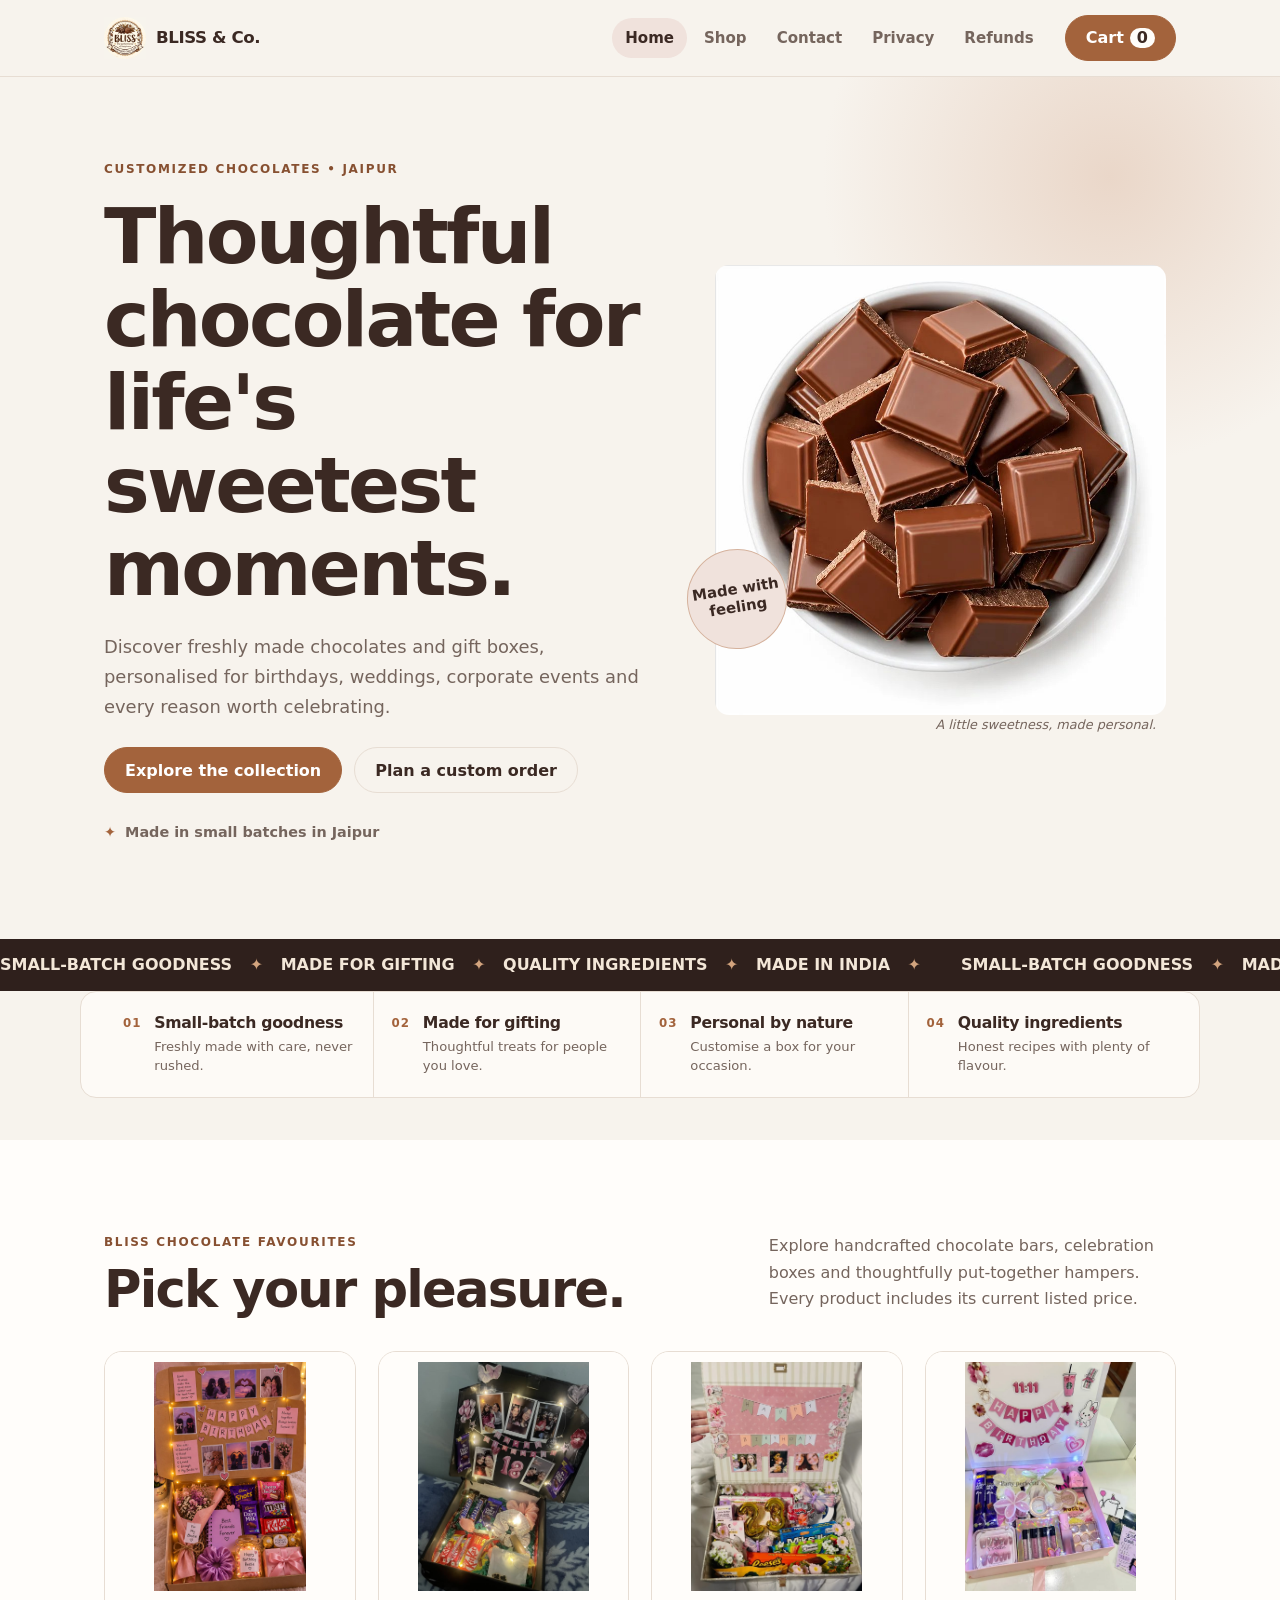
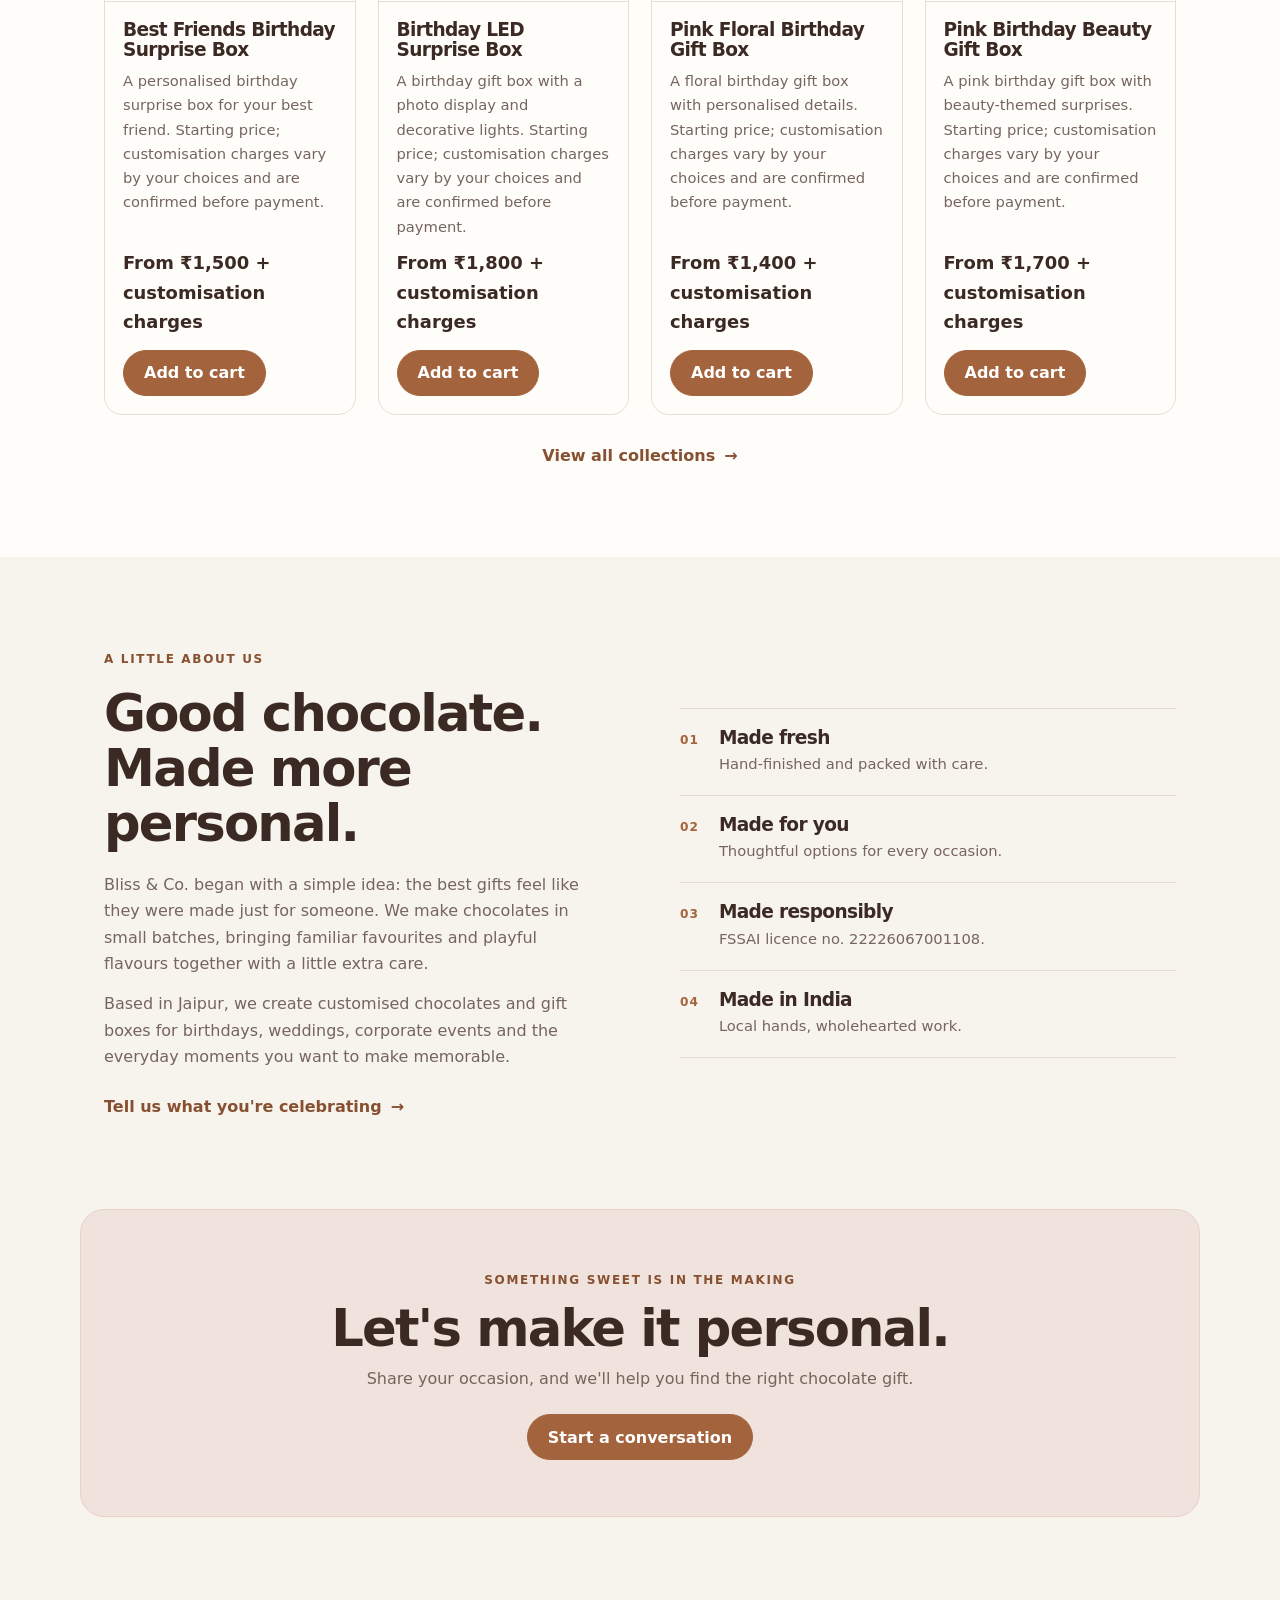
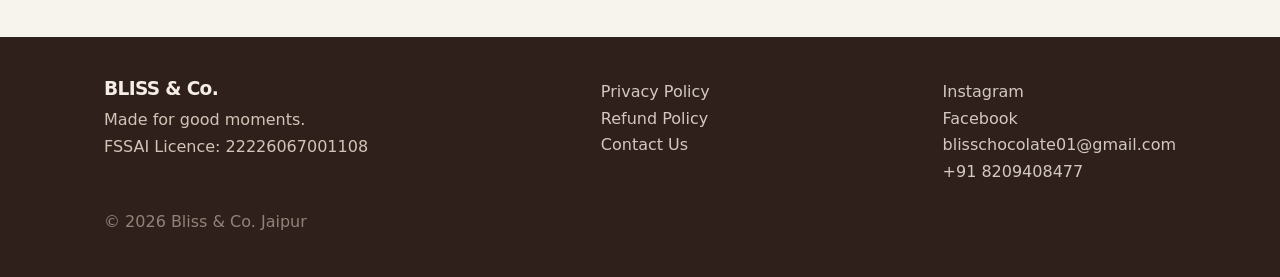
==== index.html @ 88bc0f5d "Add files via upload" ====
<!doctype html>
<html lang="en">
<head>
  <meta charset="utf-8">
  <meta name="viewport" content="width=device-width, initial-scale=1">
  <title>Chocolate Shop in Jaipur | Custom Chocolates &amp; Gift Boxes | Bliss</title>
  <meta name="description" content="Shop chocolates in Jaipur from Bliss &amp; Co. Explore handcrafted chocolate bars, personalised birthday gift boxes and custom chocolate gifts. Enquire on WhatsApp.">
  <link rel="canonical" href="https://www.blisschocolate.in/">
  <link rel="icon" href="favicon.ico" sizes="any">
  <link rel="icon" type="image/png" sizes="32x32" href="favicon.png">
  <link rel="apple-touch-icon" href="apple-touch-icon.png">
  <meta name="theme-color" content="#f7f3ed">
  <meta property="og:type" content="website">
  <meta property="og:locale" content="en_IN">
  <meta property="og:site_name" content="Bliss Chocolate Jaipur">
  <meta property="og:title" content="Chocolate Shop in Jaipur | Bliss &amp; Co.">
  <meta property="og:description" content="Explore handcrafted chocolates, personalised gift boxes and custom chocolate gifts from Bliss &amp; Co. in Jaipur.">
  <meta property="og:url" content="https://www.blisschocolate.in/">
  <meta property="og:image" content="https://www.blisschocolate.in/first-optimized.jpg">
  <meta property="og:image:alt" content="Chocolate gifts from Bliss &amp; Co. Jaipur">
  <meta name="twitter:card" content="summary_large_image">
  <link rel="stylesheet" href="styles.css">
  <script type="application/ld+json">
  {
    "@context": "https://schema.org",
    "@type": "Organization",
    "@id": "https://www.blisschocolate.in/#business",
    "name": "Bliss & Co.",
    "alternateName": "Bliss Chocolate Jaipur",
    "url": "https://www.blisschocolate.in/",
    "logo": "https://www.blisschocolate.in/bliss_logo-optimized.jpg",
    "image": "https://www.blisschocolate.in/first-optimized.jpg",
    "description": "Jaipur chocolate shop offering handcrafted chocolates, personalised chocolate gifts and custom gift boxes.",
    "telephone": "+918209408477",
    "email": "blisschocolate01@gmail.com",
    "address": {
      "@type": "PostalAddress",
      "addressLocality": "Jaipur",
      "addressRegion": "Rajasthan",
      "addressCountry": "IN"
    },
    "contactPoint": {
      "@type": "ContactPoint",
      "telephone": "+918209408477",
      "contactType": "customer service",
      "areaServed": "IN",
      "availableLanguage": ["English", "Hindi"]
    },
    "sameAs": [
      "https://www.instagram.com/blisschocolate01",
      "https://www.facebook.com/profile.php?id=61594523811024"
    ],
    "knowsAbout": [
      "Chocolate in Jaipur",
      "Customised chocolates",
      "Personalised chocolate gifts",
      "Chocolate gift boxes"
    ]
  }
  </script>
</head>
<body>
  <main>
    <section class="hero">
      <div class="wrap hero-layout">
        <div class="hero-copy">
          <span class="eyebrow">CUSTOMIZED CHOCOLATES &bull; JAIPUR</span>
          <h1>Thoughtful chocolate for life's sweetest moments.</h1>
          <p>Discover freshly made chocolates and gift boxes, personalised for birthdays, weddings, corporate events and every reason worth celebrating.</p>
          <div class="hero-actions">
            <a class="btn" href="shop.html">Explore the collection</a>
            <a class="btn secondary" href="contact.html">Plan a custom order</a>
          </div>
          <div class="hero-note"><span class="note-mark">✦</span> Made in small batches in Jaipur</div>
        </div>
        <div class="hero-visual">
          <img src="first-optimized.jpg" alt="A selection of Bliss Chocolate's customised chocolate gifts" width="900" height="900" fetchpriority="high" decoding="async">
          <span class="sticker">Made with<br>feeling</span>
          <span class="image-caption">A little sweetness, made personal.</span>
        </div>
      </div>
    </section>

    <div class="marq" role="region" aria-label="Small-batch goodness, made for gifting, quality ingredients, made in India">
      <div class="marq-track" aria-hidden="true">
        <div class="marq-group"><span>SMALL-BATCH GOODNESS <b>✦</b> MADE FOR GIFTING <b>✦</b> QUALITY INGREDIENTS <b>✦</b> MADE IN INDIA <b>✦</b></span></div>
        <div class="marq-group"><span>SMALL-BATCH GOODNESS <b>✦</b> MADE FOR GIFTING <b>✦</b> QUALITY INGREDIENTS <b>✦</b> MADE IN INDIA <b>✦</b></span></div>
      </div>
    </div>

    <section class="promise-section" aria-label="What makes Bliss special">
      <div class="wrap promise-grid">
        <article class="promise"><span class="promise-number">01</span><div><h2>Small-batch goodness</h2><p>Freshly made with care, never rushed.</p></div></article>
        <article class="promise"><span class="promise-number">02</span><div><h2>Made for gifting</h2><p>Thoughtful treats for people you love.</p></div></article>
        <article class="promise"><span class="promise-number">03</span><div><h2>Personal by nature</h2><p>Customise a box for your occasion.</p></div></article>
        <article class="promise"><span class="promise-number">04</span><div><h2>Quality ingredients</h2><p>Honest recipes with plenty of flavour.</p></div></article>
      </div>
    </section>

    <section class="collection-section">
      <div class="wrap">
        <div class="section-heading">
          <div><span class="eyebrow">BLISS CHOCOLATE FAVOURITES</span><h2>Pick your pleasure.</h2></div>
          <p>Explore handcrafted chocolate bars, celebration boxes and thoughtfully put-together hampers. Every product includes its current listed price.</p>
        </div>
        <div class="grid" id="grid" data-limit="4"></div>
        <div class="section-cta"><a class="text-link" href="shop.html">View all collections <span aria-hidden="true">→</span></a></div>
      </div>
    </section>

    <section class="about-section">
      <div class="wrap about-layout">
        <div class="about-copy">
          <span class="eyebrow">A LITTLE ABOUT US</span>
          <h2>Good chocolate.<br>Made more personal.</h2>
          <p>Bliss &amp; Co. began with a simple idea: the best gifts feel like they were made just for someone. We make chocolates in small batches, bringing familiar favourites and playful flavours together with a little extra care.</p>
          <p>Based in Jaipur, we create customised chocolates and gift boxes for birthdays, weddings, corporate events and the everyday moments you want to make memorable.</p>
          <a class="text-link" href="contact.html">Tell us what you're celebrating <span aria-hidden="true">→</span></a>
        </div>
        <div class="about-details">
          <article><span>01</span><div><h3>Made fresh</h3><p>Hand-finished and packed with care.</p></div></article>
          <article><span>02</span><div><h3>Made for you</h3><p>Thoughtful options for every occasion.</p></div></article>
          <article><span>03</span><div><h3>Made responsibly</h3><p>FSSAI licence no. 22226067001108.</p></div></article>
          <article><span>04</span><div><h3>Made in India</h3><p>Local hands, wholehearted work.</p></div></article>
        </div>
      </div>
    </section>

    <section class="closing-section">
      <div class="wrap closing-card">
        <span class="eyebrow">SOMETHING SWEET IS IN THE MAKING</span>
        <h2>Let's make it personal.</h2>
        <p>Share your occasion, and we'll help you find the right chocolate gift.</p>
        <a class="btn" href="contact.html">Start a conversation</a>
      </div>
    </section>
  </main>
  <script src="app.js"></script>
</body>
</html>
---- styles.css ----
:root {
  color-scheme: light;
  --cocoa: #3b2923;
  --cocoa-deep: #2f201c;
  --caramel: #a3633c;
  --caramel-dark: #875031;
  --rose: #bd8075;
  --rose-pale: #f0e2dc;
  --cream: #f7f3ed;
  --surface: #fffdfa;
  --line: #e7ddd3;
  --muted: #75655d;
  --white: #fff;
  --r: 18px;
}

* { box-sizing: border-box; margin: 0; }
html { scroll-behavior: smooth; }
body {
  background: var(--cream);
  color: var(--cocoa);
  font: 16px/1.65 system-ui, "Segoe UI", sans-serif;
  -webkit-font-smoothing: antialiased;
}
img { display: block; max-width: 100%; }
a { color: inherit; }
h1, h2, h3 { line-height: 1.08; letter-spacing: -.035em; font-weight: 800; }
h1 { font-size: clamp(2.8rem, 6vw, 5.3rem); }
h2 { font-size: clamp(2rem, 4vw, 3.2rem); }
h3 { font-size: 1.16rem; }
p { color: var(--muted); }
.wrap { width: min(1120px, 100%); margin: 0 auto; padding: 0 24px; }
section { padding: 88px 0; }

header {
  position: sticky;
  top: 0;
  z-index: 20;
  background: rgb(247 243 237 / 94%);
  border-bottom: 1px solid var(--line);
  backdrop-filter: blur(14px);
}
header .wrap { display: flex; align-items: center; gap: 18px; min-height: 76px; }
.logo { display: flex; align-items: center; gap: 10px; margin-right: auto; font-size: 1.04rem; font-weight: 800; text-decoration: none; letter-spacing: -.025em; }
.logo img { width: auto; height: 42px; }
nav { display: flex; align-items: center; gap: 4px; }
nav a { padding: 8px 13px; border-radius: 999px; color: var(--muted); font-size: .94rem; font-weight: 600; text-decoration: none; transition: background .18s, color .18s; }
nav a:hover, nav a.on { background: var(--rose-pale); color: var(--cocoa); }
.btn {
  display: inline-flex;
  min-height: 46px;
  align-items: center;
  justify-content: center;
  padding: 10px 20px;
  border: 1px solid var(--caramel);
  border-radius: 999px;
  background: var(--caramel);
  color: var(--white);
  font-size: 1rem;
  font-weight: 700;
  line-height: 1.2;
  font-family: inherit;
  text-decoration: none;
  cursor: pointer;
  transition: background .18s, border-color .18s, transform .18s;
}
.btn:hover { transform: translateY(-2px); background: var(--caramel-dark); border-color: var(--caramel-dark); }
.btn.secondary { background: transparent; color: var(--cocoa); border-color: var(--line); }
.btn.secondary:hover { background: var(--surface); border-color: var(--cocoa); }
#cartBtn { position: relative; }
#cartBtn b { margin-left: 6px; padding: 0 7px; border-radius: 99px; background: var(--surface); color: var(--cocoa); }
.menu { display: none; }

.hero { position: relative; overflow: hidden; padding: 78px 0 94px; }
.hero::before { position: absolute; top: -190px; right: -120px; width: 580px; height: 580px; border-radius: 50%; background: radial-gradient(circle, #ead7c9 0, rgb(234 215 201 / 0%) 70%); content: ""; pointer-events: none; }
.hero-layout { position: relative; display: grid; grid-template-columns: 1.08fr .92fr; gap: 70px; align-items: center; }
.eyebrow { display: inline-block; margin-bottom: 16px; color: var(--caramel-dark); font-size: .75rem; font-weight: 800; letter-spacing: .14em; }
.hero h1 { max-width: 650px; }
.hero-copy > p { max-width: 49ch; margin: 22px 0 26px; font-size: 1.12rem; }
.hero-actions { display: flex; flex-wrap: wrap; gap: 12px; }
.hero-note { display: flex; align-items: center; gap: 9px; margin-top: 28px; color: var(--muted); font-size: .9rem; font-weight: 600; }
.note-mark { color: var(--caramel); }
.hero-visual { position: relative; padding: 0 10px 20px 0; }
.hero-visual img { position: relative; width: 100%; height: auto; aspect-ratio: 1; object-fit: contain; object-position: center; border: 0; border-radius: 14px; }
.sticker { position: absolute; left: -28px; bottom: 86px; display: grid; width: 100px; height: 100px; place-content: center; border: 1px solid #d5b29d; border-radius: 50%; background: var(--rose-pale); color: var(--cocoa); font-size: .93rem; font-weight: 800; line-height: 1.2; text-align: center; transform: rotate(-9deg); }
.image-caption { position: absolute; right: 20px; bottom: 0; color: var(--muted); font-size: .8rem; font-style: italic; }

.promise-section { padding: 0 0 42px; }
.promise-grid { display: grid; grid-template-columns: repeat(4, 1fr); overflow: hidden; border: 1px solid var(--line); border-radius: 16px; background: rgb(255 253 250 / 75%); }
.promise { display: flex; gap: 13px; align-items: flex-start; padding: 22px 18px; }
.promise + .promise { border-left: 1px solid var(--line); }
.promise-number { color: var(--caramel); font-size: .74rem; font-weight: 800; letter-spacing: .08em; }
.promise h2 { margin: 1px 0 5px; font-size: .98rem; letter-spacing: -.02em; }
.promise p { font-size: .82rem; line-height: 1.45; }

.collection-section { background: var(--surface); }
.section-heading { display: flex; justify-content: space-between; align-items: end; gap: 32px; }
.section-heading .eyebrow { margin-bottom: 9px; }
.section-heading > p { max-width: 40ch; margin-bottom: 5px; }
.grid { display: grid; grid-template-columns: repeat(auto-fill, minmax(235px, 1fr)); gap: 22px; margin-top: 34px; }
.card { display: flex; flex-direction: column; overflow: hidden; border: 1px solid var(--line); border-radius: var(--r); background: var(--surface); transition: transform .2s, box-shadow .2s; }
.card:hover { transform: translateY(-4px); box-shadow: 0 14px 32px rgb(59 41 35 / 9%); }
.card img { width: 100%; aspect-ratio: 1; padding: 10px; background: var(--surface); object-fit: contain; border-bottom: 1px solid var(--line); }
.card > div { display: flex; flex: 1; flex-direction: column; gap: 9px; padding: 18px; }
.card p { flex: 1; font-size: .92rem; }
.price { color: var(--cocoa); font-size: 1.12rem; font-weight: 800; }
.card .btn { align-self: flex-start; margin-top: 4px; }
.section-cta { margin-top: 28px; text-align: center; }
.text-link { display: inline-flex; gap: 9px; align-items: center; color: var(--caramel-dark); font-weight: 700; text-decoration: none; }
.text-link:hover { color: var(--cocoa); }

.about-layout { display: grid; grid-template-columns: 1fr 1fr; gap: 80px; align-items: center; }
.about-copy h2 { margin-bottom: 20px; }
.about-copy p { margin-bottom: 14px; }
.about-copy .text-link { margin-top: 10px; }
.about-details { display: grid; }
.about-details article { display: flex; gap: 20px; padding: 19px 0; border-bottom: 1px solid var(--line); }
.about-details article:first-child { border-top: 1px solid var(--line); }
.about-details article > span { padding-top: 2px; color: var(--caramel); font-size: .76rem; font-weight: 800; letter-spacing: .08em; }
.about-details h3 { margin-bottom: 4px; }
.about-details p { font-size: .92rem; }
.closing-section { padding-top: 0; }
.closing-card { padding: 56px 24px; border: 1px solid #e6d3c5; border-radius: 24px; background: var(--rose-pale); text-align: center; }
.closing-card .eyebrow { margin-bottom: 10px; }
.closing-card h2 { margin-bottom: 10px; }
.closing-card p { margin-bottom: 22px; }

.two { display: grid; grid-template-columns: 1fr 1fr; gap: 36px; align-items: start; }
.contact-layout { display: grid; max-width: 808px; gap: 22px; }
.contact-intro p { margin-top: 14px; }
.contact-info { padding: 18px 20px; border: 1px solid var(--line); border-radius: var(--r); background: var(--surface); }
.perks { display: grid; grid-template-columns: repeat(auto-fit, minmax(190px, 1fr)); gap: 14px; }
.perks div, .box { padding: 20px; border: 1px solid var(--line); border-radius: var(--r); background: var(--surface); }
.perks div { border-top: 3px solid var(--rose); }
.box { max-width: 760px; }
.box h3 { margin: 22px 0 6px; }
.box h3:first-child { margin-top: 0; }
form { display: grid; gap: 12px; }
input, textarea { width: 100%; padding: 12px 14px; border: 1px solid var(--line); border-radius: 12px; background: var(--surface); color: var(--cocoa); font: inherit; }
input:focus, textarea:focus, .btn:focus-visible, a:focus-visible { outline: 3px solid rgb(189 128 117 / 55%); outline-offset: 3px; }

.marq { overflow: hidden; padding: 13px 0; background: var(--cocoa-deep); color: #f3e7d8; font-size: 1rem; font-weight: 700; white-space: nowrap; }
.marq-track, .marq-group { display: flex; width: max-content; }
.marq-track { animation: m 32s linear infinite; }
.marq-group { flex: 0 0 auto; align-items: center; }
.marq-group span { padding-right: 28px; }
.marq-group b { padding: 0 12px; color: #d3a47e; }
@keyframes m { to { transform: translateX(-50%); } }
footer { margin-top: 32px; padding: 42px 0; background: var(--cocoa-deep); color: #f5eee7; }
footer .wrap { display: flex; flex-wrap: wrap; justify-content: space-between; gap: 24px; }
footer p { color: #d3c4b8; }
footer a { display: block; color: #eadfd6; text-decoration: none; opacity: .88; }
footer a:hover { color: #fff; opacity: 1; }
footer h3 { margin-bottom: 8px; }
#drawer { position: fixed; top: 0; right: 0; z-index: 50; display: flex; width: min(400px, 100%); height: 100%; flex-direction: column; gap: 12px; overflow-y: auto; padding: 20px; border-left: 1px solid var(--line); background: var(--surface); transform: translateX(100%); transition: transform .3s; }
#drawer.open { transform: none; }
#items { display: grid; min-height: 56px; flex: 0 0 auto; overflow: visible; align-content: start; gap: 10px; }
.order-totals { display: grid; gap: 7px; padding: 12px 0; border-top: 1px solid var(--line); }
.order-totals > div { display: flex; justify-content: space-between; gap: 12px; color: var(--muted); font-size: .92rem; }
.order-totals .discount-row { color: #3d704d; }
.order-totals .total-row { margin-top: 3px; padding-top: 9px; border-top: 1px solid var(--line); color: var(--cocoa); font-size: 1.08rem; }
.coupon-box { display: grid; gap: 8px; padding: 12px; border: 1px solid var(--line); border-radius: 13px; background: var(--cream); }
.coupon-box > label { font-size: .87rem; font-weight: 700; }
.coupon-controls { display: flex; gap: 8px; }
.coupon-controls input { min-width: 0; }
.coupon-controls .btn { flex: 0 0 auto; min-height: 42px; padding: 8px 14px; }
.coupon-box p { font-size: .78rem; line-height: 1.4; }
.coupon-box .customization-note { color: var(--caramel-dark); font-weight: 600; }
.coupon-box .coupon-error { color: #a13e32; }
.coupon-box .coupon-success { color: #3d704d; font-weight: 700; }
.checkout-fields { display: grid; gap: 7px; }
.checkout-fields label { margin-top: 3px; font-size: .88rem; font-weight: 700; }
.row { display: flex; align-items: center; gap: 10px; padding: 9px; border: 1px solid var(--line); border-radius: 13px; background: var(--cream); }
.row img { flex: 0 0 72px; width: 72px; height: 72px; border-radius: 9px; object-fit: contain; background: #fff; }
.row span { flex: 1; font-size: .9rem; font-weight: 600; }
.delivery-note { font-size: .78rem; line-height: 1.4; }
.q { width: 29px; height: 29px; border: 1px solid var(--line); border-radius: 50%; background: var(--surface); color: var(--cocoa); cursor: pointer; font-weight: 800; }
.q:hover { background: var(--rose-pale); }
.toast { position: fixed; bottom: 20px; left: 50%; z-index: 60; padding: 11px 20px; border-radius: 999px; background: var(--cocoa-deep); color: var(--white); font-weight: 700; transform: translateX(-50%); }
.payback { position: fixed; inset: 0; z-index: 70; display: none; align-items: center; justify-content: center; overflow-y: auto; padding: 20px; background: rgb(47 32 28 / 68%); }
.payback.open { display: flex; }
.paybox { position: relative; display: grid; width: min(420px, 100%); max-height: calc(100dvh - 40px); gap: 12px; overflow-y: auto; padding: 28px 24px; border: 1px solid var(--line); border-radius: 22px; background: var(--surface); box-shadow: 0 24px 70px rgb(24 15 12 / 25%); text-align: center; }
.paybox h2 { font-size: clamp(1.6rem, 6vw, 2rem); }
.paybox .eyebrow { margin-bottom: 0; }
.paybox .pay-close { position: absolute; top: 12px; right: 12px; }
.paybox .btn { width: 100%; }
#qr { display: flex; min-height: 204px; align-items: center; justify-content: center; margin: 4px auto; padding: 12px; border: 1px solid var(--line); border-radius: 14px; background: #fff; }
#qr img, #qr canvas { max-width: 100%; height: auto; }
.payback.phone-payment #qr { display: none; }
.paybox .copy-upi { width: auto; justify-self: center; }
#pay.phone-payment .paybox .copy-upi { width: 100%; }
.qr-status { max-width: 250px; font-size: .88rem; }
.qr-error { color: #a13e32; }
.small, .payment-status, .payment-note { font-size: .84rem; line-height: 1.5; }
.payment-status { color: var(--caramel-dark); }
.payment-note { padding: 10px 12px; border-radius: 10px; background: var(--cream); }

@media (max-width: 900px) {
  .hero-layout { gap: 42px; }
  .promise-grid { grid-template-columns: repeat(2, 1fr); }
  .promise:nth-child(3) { border-left: 0; }
  .promise:nth-child(n+3) { border-top: 1px solid var(--line); }
  .about-layout { gap: 44px; }
}
@media (max-width: 760px) {
  section { padding: 64px 0; }
  .wrap { padding-right: 20px; padding-left: 20px; }
  header .wrap { min-height: 68px; gap: 10px; }
  nav { position: absolute; top: 68px; right: 0; left: 0; display: none; flex-direction: column; align-items: stretch; padding: 12px 20px 18px; border-bottom: 1px solid var(--line); background: var(--cream); }
  nav.show { display: flex; }
  nav a { padding: 11px 12px; }
  .menu { display: inline-flex; min-width: 44px; padding: 8px 12px; }
  #cartBtn { padding: 8px 13px; }
  .hero { padding: 58px 0 68px; }
  .hero-layout, .about-layout, .two { grid-template-columns: 1fr; }
  .hero-layout { gap: 32px; }
  .hero-visual { width: min(380px, 100%); margin: 0 auto; padding: 0 4px 24px 0; }
  .hero-visual img { aspect-ratio: 1; border-radius: 12px; }
  .sticker { left: -10px; bottom: 62px; width: 72px; height: 72px; font-size: .74rem; }
  .section-heading { display: block; }
  .section-heading > p { margin-top: 14px; }
  .about-layout { gap: 34px; }
}
@media (max-width: 480px) {
  h1 { font-size: clamp(2.55rem, 13vw, 3.6rem); }
  .hero-visual { width: min(300px, 100%); }
  .image-caption { right: 6px; font-size: .72rem; }
  .hero-actions { align-items: stretch; flex-direction: column; }
  .hero-actions .btn { width: 100%; }
  .promise { gap: 9px; padding: 17px 12px; }
  .promise h2 { font-size: .9rem; }
  .promise p { font-size: .76rem; }
  .grid { grid-template-columns: 1fr; }
  .closing-card { padding: 42px 20px; }
}
@media (prefers-reduced-motion: reduce) {
  *, *::before, *::after { scroll-behavior: auto !important; animation-duration: .01ms !important; animation-iteration-count: 1 !important; transition-duration: .01ms !important; }
}
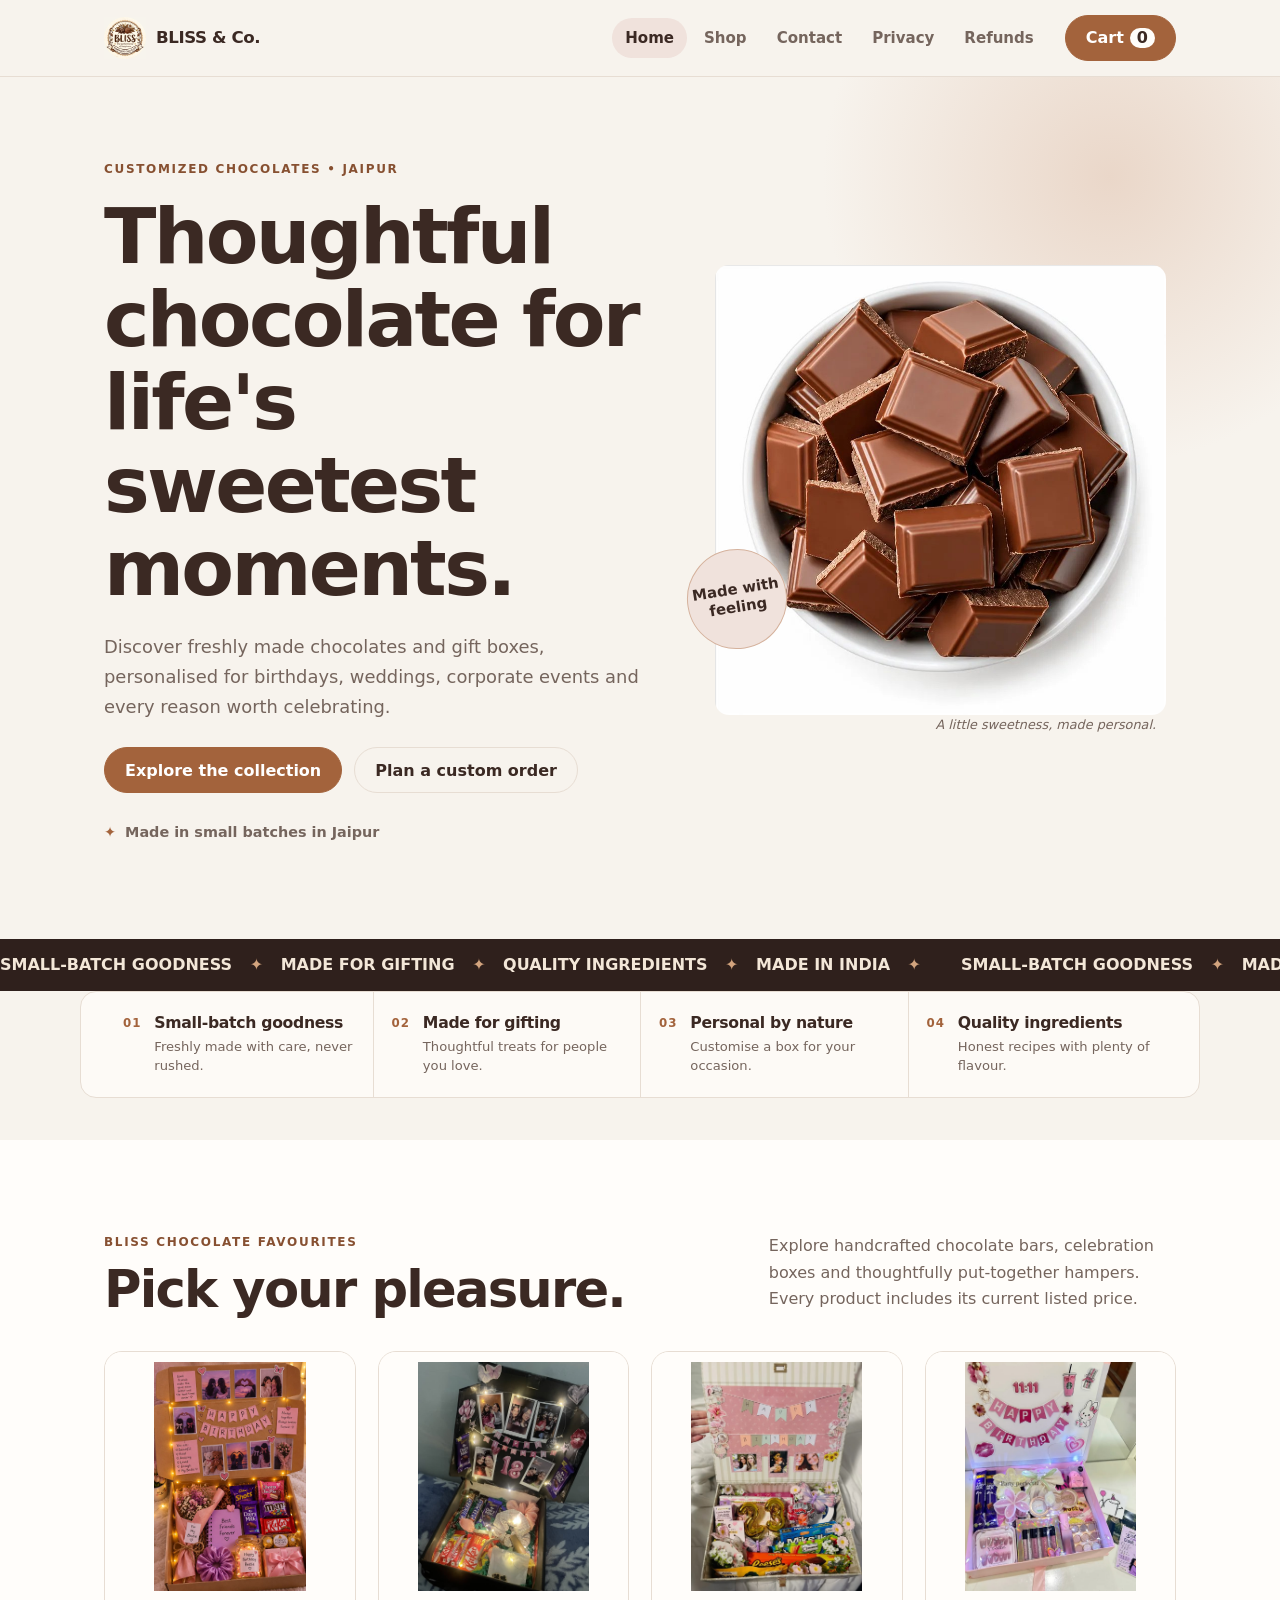
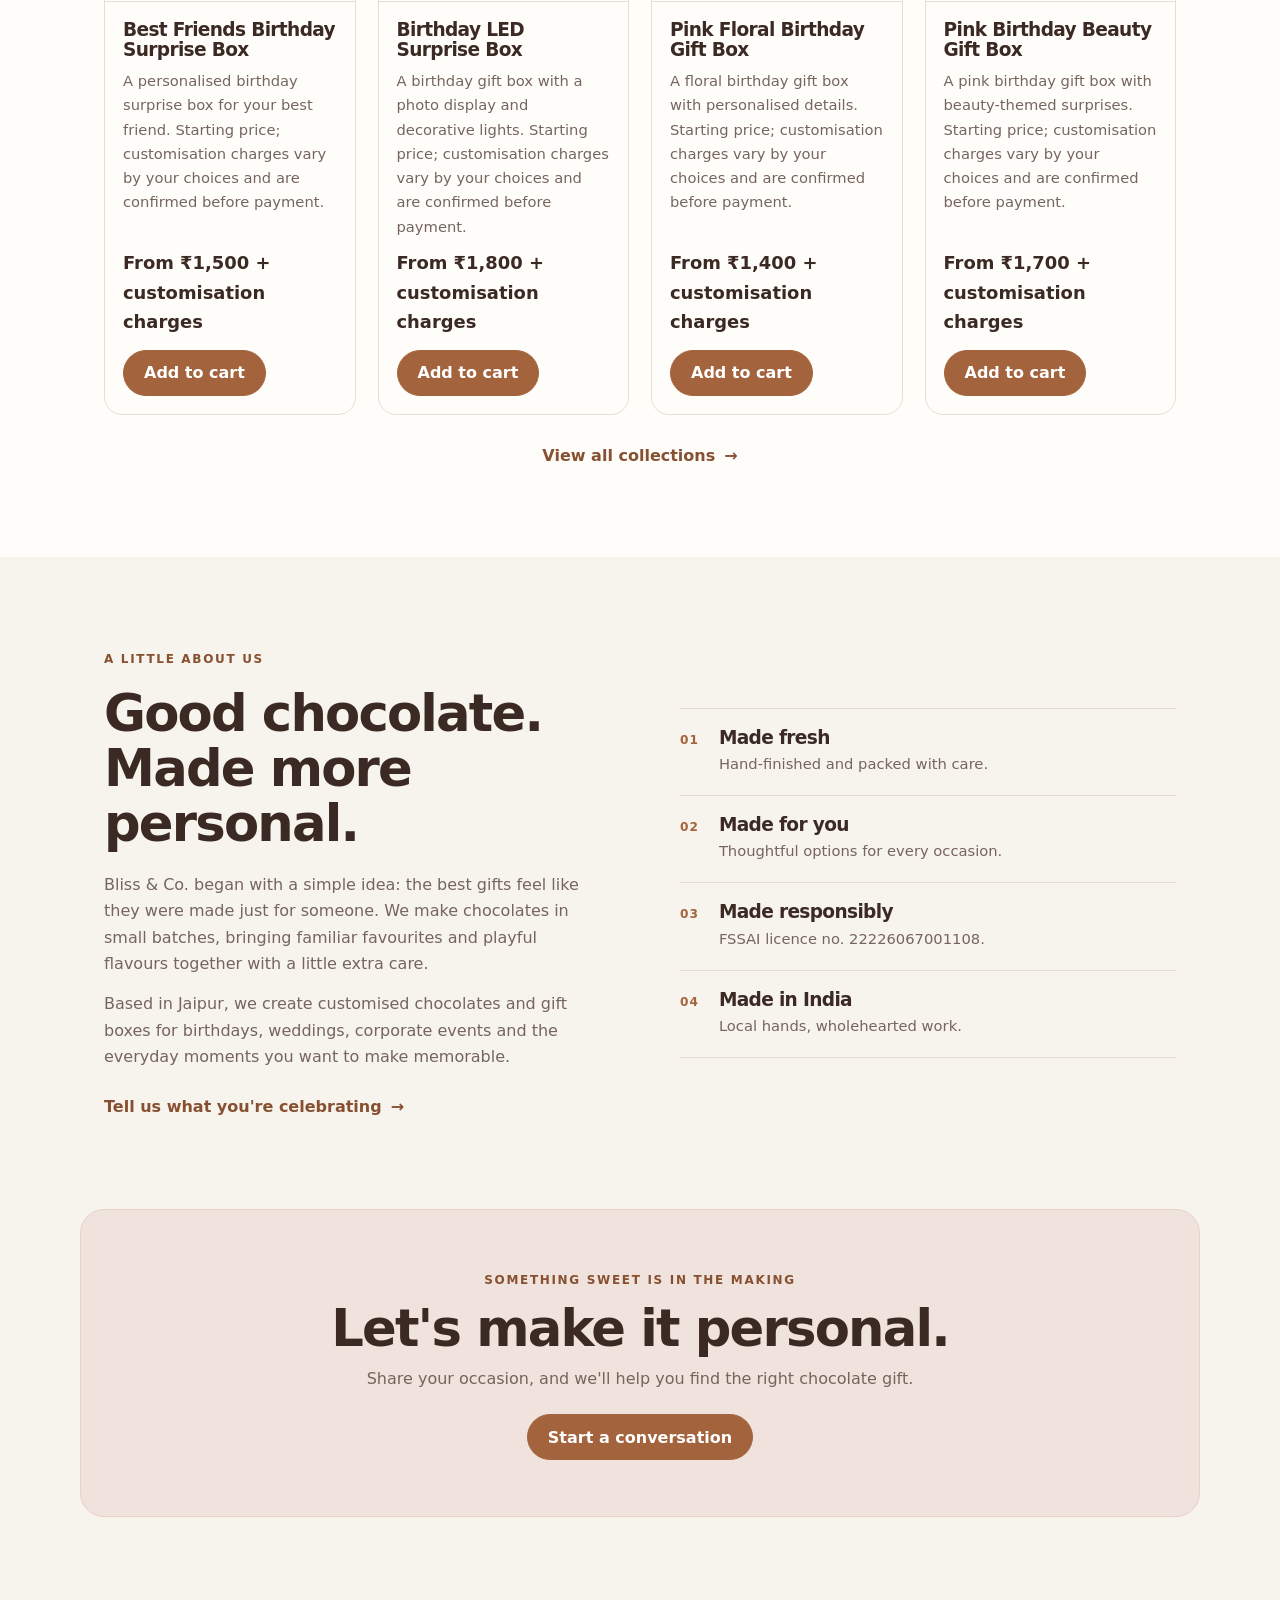
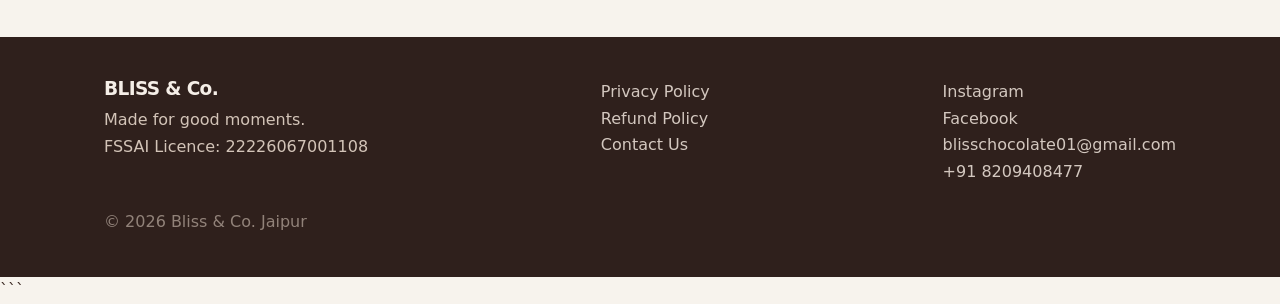
==== commit 1aba51c5: "Refactor index.html for clarity and updates Updated contact information and improved HTML structure " ====
--- a/index.html
+++ b/index.html
@@ -10,6 +10,7 @@
   <link rel="icon" type="image/png" sizes="32x32" href="favicon.png">
   <link rel="apple-touch-icon" href="apple-touch-icon.png">
   <meta name="theme-color" content="#f7f3ed">
+
   <meta property="og:type" content="website">
   <meta property="og:locale" content="en_IN">
   <meta property="og:site_name" content="Bliss Chocolate Jaipur">
@@ -19,7 +20,9 @@
   <meta property="og:image" content="https://www.blisschocolate.in/first-optimized.jpg">
   <meta property="og:image:alt" content="Chocolate gifts from Bliss &amp; Co. Jaipur">
   <meta name="twitter:card" content="summary_large_image">
+
   <link rel="stylesheet" href="styles.css">
+
   <script type="application/ld+json">
   {
     "@context": "https://schema.org",
@@ -31,7 +34,7 @@
     "logo": "https://www.blisschocolate.in/bliss_logo-optimized.jpg",
     "image": "https://www.blisschocolate.in/first-optimized.jpg",
     "description": "Jaipur chocolate shop offering handcrafted chocolates, personalised chocolate gifts and custom gift boxes.",
-    "telephone": "+918209408477",
+    "telephone": "+918949106245",
     "email": "blisschocolate01@gmail.com",
     "address": {
       "@type": "PostalAddress",
@@ -39,13 +42,22 @@
       "addressRegion": "Rajasthan",
       "addressCountry": "IN"
     },
-    "contactPoint": {
-      "@type": "ContactPoint",
-      "telephone": "+918209408477",
-      "contactType": "customer service",
-      "areaServed": "IN",
-      "availableLanguage": ["English", "Hindi"]
-    },
+    "contactPoint": [
+      {
+        "@type": "ContactPoint",
+        "telephone": "+918949106245",
+        "contactType": "customer service",
+        "areaServed": "IN",
+        "availableLanguage": ["English", "Hindi"]
+      },
+      {
+        "@type": "ContactPoint",
+        "telephone": "+918209408477",
+        "contactType": "customer service",
+        "areaServed": "IN",
+        "availableLanguage": ["English", "Hindi"]
+      }
+    ],
     "sameAs": [
       "https://www.instagram.com/blisschocolate01",
       "https://www.facebook.com/profile.php?id=61594523811024"
@@ -59,82 +71,226 @@
   }
   </script>
 </head>
+
 <body>
   <main>
+
     <section class="hero">
       <div class="wrap hero-layout">
+
         <div class="hero-copy">
           <span class="eyebrow">CUSTOMIZED CHOCOLATES &bull; JAIPUR</span>
+
           <h1>Thoughtful chocolate for life's sweetest moments.</h1>
-          <p>Discover freshly made chocolates and gift boxes, personalised for birthdays, weddings, corporate events and every reason worth celebrating.</p>
+
+          <p>
+            Discover freshly made chocolates and gift boxes,
+            personalised for birthdays, weddings, corporate events
+            and every reason worth celebrating.
+          </p>
+
           <div class="hero-actions">
             <a class="btn" href="shop.html">Explore the collection</a>
             <a class="btn secondary" href="contact.html">Plan a custom order</a>
           </div>
-          <div class="hero-note"><span class="note-mark">✦</span> Made in small batches in Jaipur</div>
-        </div>
+
+          <div class="hero-note">
+            <span class="note-mark">✦</span>
+            Made in small batches in Jaipur
+          </div>
+        </div>
+
         <div class="hero-visual">
-          <img src="first-optimized.jpg" alt="A selection of Bliss Chocolate's customised chocolate gifts" width="900" height="900" fetchpriority="high" decoding="async">
+          <img
+            src="first-optimized.jpg"
+            alt="A selection of Bliss Chocolate's customised chocolate gifts"
+            width="900"
+            height="900"
+            fetchpriority="high"
+            decoding="async"
+          >
           <span class="sticker">Made with<br>feeling</span>
           <span class="image-caption">A little sweetness, made personal.</span>
         </div>
-      </div>
-    </section>
-
-    <div class="marq" role="region" aria-label="Small-batch goodness, made for gifting, quality ingredients, made in India">
+
+      </div>
+    </section>
+
+    <div
+      class="marq"
+      role="region"
+      aria-label="Small-batch goodness, made for gifting, quality ingredients, made in India"
+    >
       <div class="marq-track" aria-hidden="true">
-        <div class="marq-group"><span>SMALL-BATCH GOODNESS <b>✦</b> MADE FOR GIFTING <b>✦</b> QUALITY INGREDIENTS <b>✦</b> MADE IN INDIA <b>✦</b></span></div>
-        <div class="marq-group"><span>SMALL-BATCH GOODNESS <b>✦</b> MADE FOR GIFTING <b>✦</b> QUALITY INGREDIENTS <b>✦</b> MADE IN INDIA <b>✦</b></span></div>
+        <div class="marq-group">
+          <span>
+            SMALL-BATCH GOODNESS <b>✦</b>
+            MADE FOR GIFTING <b>✦</b>
+            QUALITY INGREDIENTS <b>✦</b>
+            MADE IN INDIA <b>✦</b>
+          </span>
+        </div>
+
+        <div class="marq-group">
+          <span>
+            SMALL-BATCH GOODNESS <b>✦</b>
+            MADE FOR GIFTING <b>✦</b>
+            QUALITY INGREDIENTS <b>✦</b>
+            MADE IN INDIA <b>✦</b>
+          </span>
+        </div>
       </div>
     </div>
 
     <section class="promise-section" aria-label="What makes Bliss special">
       <div class="wrap promise-grid">
-        <article class="promise"><span class="promise-number">01</span><div><h2>Small-batch goodness</h2><p>Freshly made with care, never rushed.</p></div></article>
-        <article class="promise"><span class="promise-number">02</span><div><h2>Made for gifting</h2><p>Thoughtful treats for people you love.</p></div></article>
-        <article class="promise"><span class="promise-number">03</span><div><h2>Personal by nature</h2><p>Customise a box for your occasion.</p></div></article>
-        <article class="promise"><span class="promise-number">04</span><div><h2>Quality ingredients</h2><p>Honest recipes with plenty of flavour.</p></div></article>
+
+        <article class="promise">
+          <span class="promise-number">01</span>
+          <div>
+            <h2>Small-batch goodness</h2>
+            <p>Freshly made with care, never rushed.</p>
+          </div>
+        </article>
+
+        <article class="promise">
+          <span class="promise-number">02</span>
+          <div>
+            <h2>Made for gifting</h2>
+            <p>Thoughtful treats for people you love.</p>
+          </div>
+        </article>
+
+        <article class="promise">
+          <span class="promise-number">03</span>
+          <div>
+            <h2>Personal by nature</h2>
+            <p>Customise a box for your occasion.</p>
+          </div>
+        </article>
+
+        <article class="promise">
+          <span class="promise-number">04</span>
+          <div>
+            <h2>Quality ingredients</h2>
+            <p>Honest recipes with plenty of flavour.</p>
+          </div>
+        </article>
+
       </div>
     </section>
 
     <section class="collection-section">
       <div class="wrap">
+
         <div class="section-heading">
-          <div><span class="eyebrow">BLISS CHOCOLATE FAVOURITES</span><h2>Pick your pleasure.</h2></div>
-          <p>Explore handcrafted chocolate bars, celebration boxes and thoughtfully put-together hampers. Every product includes its current listed price.</p>
-        </div>
+          <div>
+            <span class="eyebrow">BLISS CHOCOLATE FAVOURITES</span>
+            <h2>Pick your pleasure.</h2>
+          </div>
+
+          <p>
+            Explore handcrafted chocolate bars, celebration boxes
+            and thoughtfully put-together hampers. Every product
+            includes its current listed price.
+          </p>
+        </div>
+
         <div class="grid" id="grid" data-limit="4"></div>
-        <div class="section-cta"><a class="text-link" href="shop.html">View all collections <span aria-hidden="true">→</span></a></div>
+
+        <div class="section-cta">
+          <a class="text-link" href="shop.html">
+            View all collections <span aria-hidden="true">→</span>
+          </a>
+        </div>
+
       </div>
     </section>
 
     <section class="about-section">
       <div class="wrap about-layout">
+
         <div class="about-copy">
           <span class="eyebrow">A LITTLE ABOUT US</span>
+
           <h2>Good chocolate.<br>Made more personal.</h2>
-          <p>Bliss &amp; Co. began with a simple idea: the best gifts feel like they were made just for someone. We make chocolates in small batches, bringing familiar favourites and playful flavours together with a little extra care.</p>
-          <p>Based in Jaipur, we create customised chocolates and gift boxes for birthdays, weddings, corporate events and the everyday moments you want to make memorable.</p>
-          <a class="text-link" href="contact.html">Tell us what you're celebrating <span aria-hidden="true">→</span></a>
-        </div>
+
+          <p>
+            Bliss &amp; Co. began with a simple idea: the best gifts
+            feel like they were made just for someone. We make
+            chocolates in small batches, bringing familiar favourites
+            and playful flavours together with a little extra care.
+          </p>
+
+          <p>
+            Based in Jaipur, we create customised chocolates and
+            gift boxes for birthdays, weddings, corporate events
+            and the everyday moments you want to make memorable.
+          </p>
+
+          <a class="text-link" href="contact.html">
+            Tell us what you're celebrating
+            <span aria-hidden="true">→</span>
+          </a>
+        </div>
+
         <div class="about-details">
-          <article><span>01</span><div><h3>Made fresh</h3><p>Hand-finished and packed with care.</p></div></article>
-          <article><span>02</span><div><h3>Made for you</h3><p>Thoughtful options for every occasion.</p></div></article>
-          <article><span>03</span><div><h3>Made responsibly</h3><p>FSSAI licence no. 22226067001108.</p></div></article>
-          <article><span>04</span><div><h3>Made in India</h3><p>Local hands, wholehearted work.</p></div></article>
+
+          <article>
+            <span>01</span>
+            <div>
+              <h3>Made fresh</h3>
+              <p>Hand-finished and packed with care.</p>
+            </div>
+          </article>
+
+          <article>
+            <span>02</span>
+            <div>
+              <h3>Made for you</h3>
+              <p>Thoughtful options for every occasion.</p>
+            </div>
+          </article>
+
+          <article>
+            <span>03</span>
+            <div>
+              <h3>Made responsibly</h3>
+              <p>FSSAI licence no. 22226067001108.</p>
+            </div>
+          </article>
+
+          <article>
+            <span>04</span>
+            <div>
+              <h3>Made in India</h3>
+              <p>Local hands, wholehearted work.</p>
+            </div>
+          </article>
+
         </div>
       </div>
     </section>
 
     <section class="closing-section">
       <div class="wrap closing-card">
+
         <span class="eyebrow">SOMETHING SWEET IS IN THE MAKING</span>
+
         <h2>Let's make it personal.</h2>
-        <p>Share your occasion, and we'll help you find the right chocolate gift.</p>
+
+        <p>
+          Share your occasion, and we'll help you find the right chocolate gift.
+        </p>
+
         <a class="btn" href="contact.html">Start a conversation</a>
-      </div>
-    </section>
+
+      </div>
+    </section>
+
   </main>
+
   <script src="app.js"></script>
 </body>
 </html>
+```
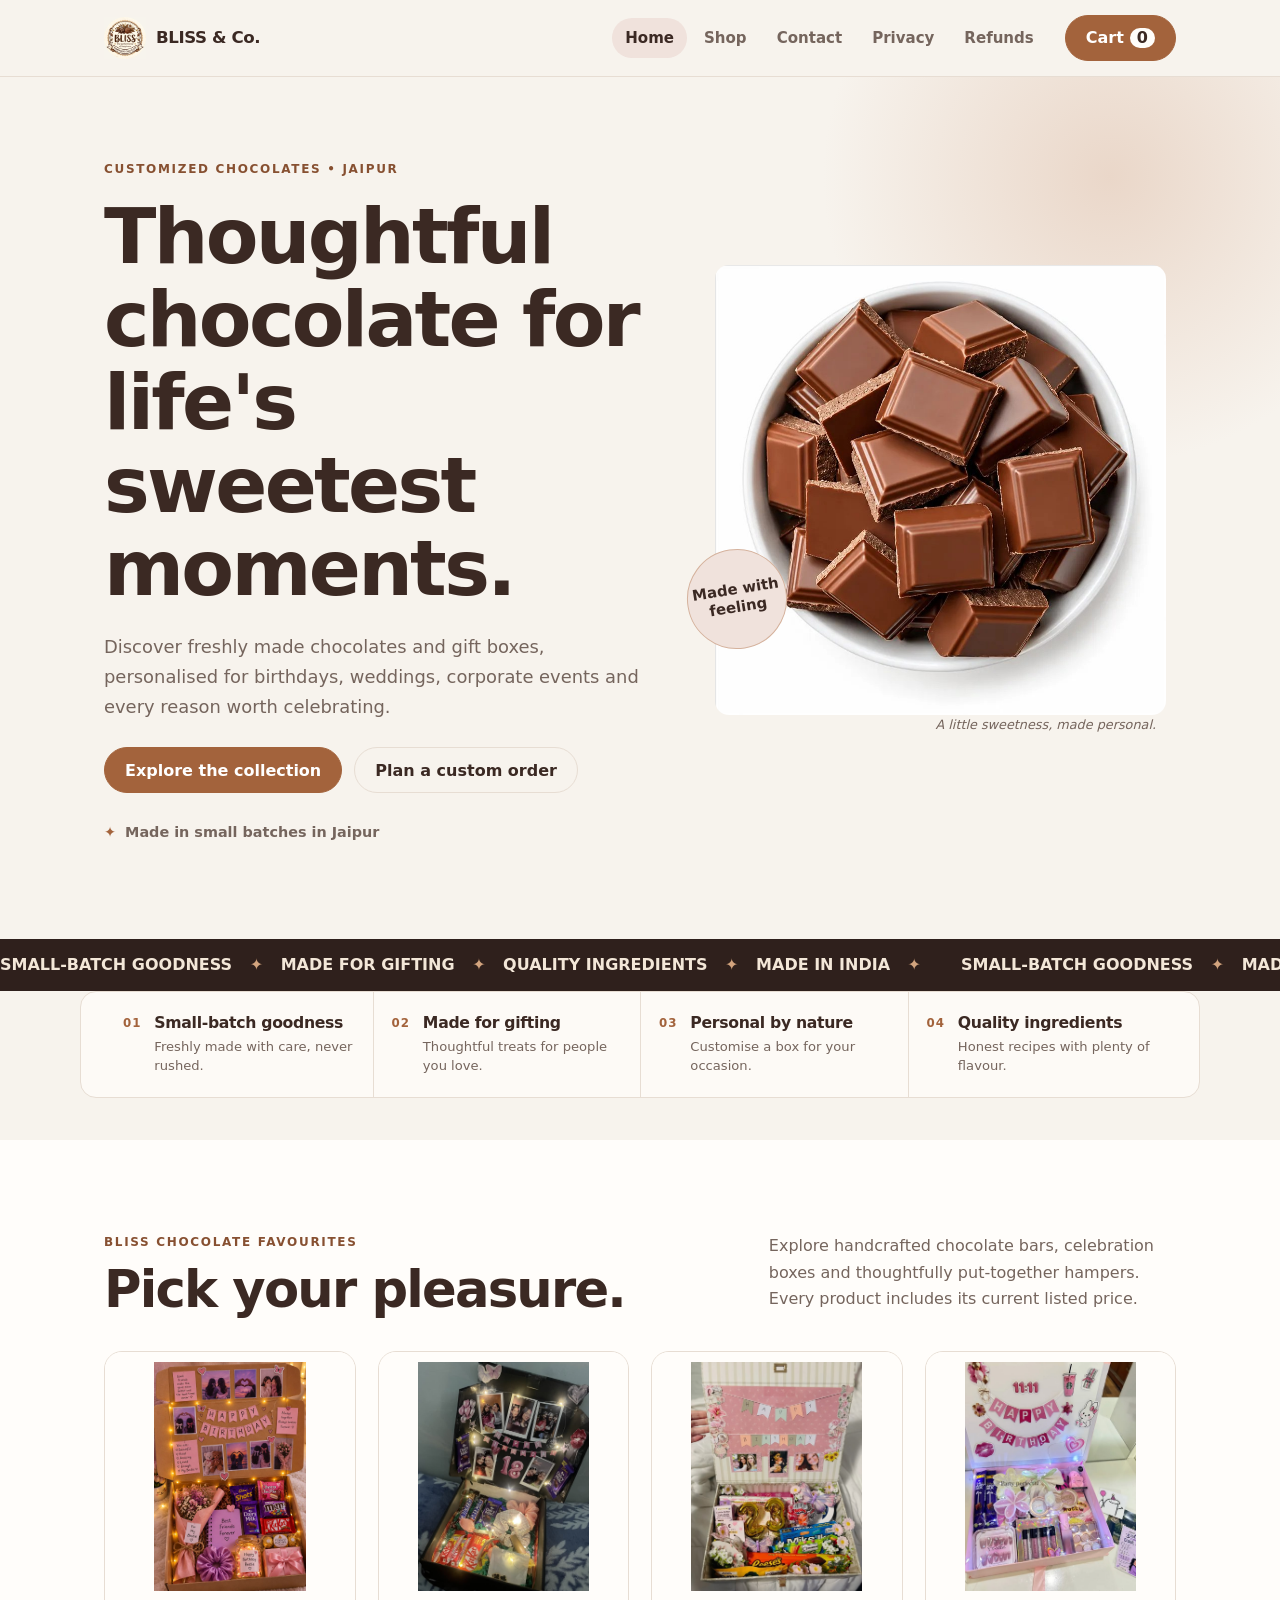
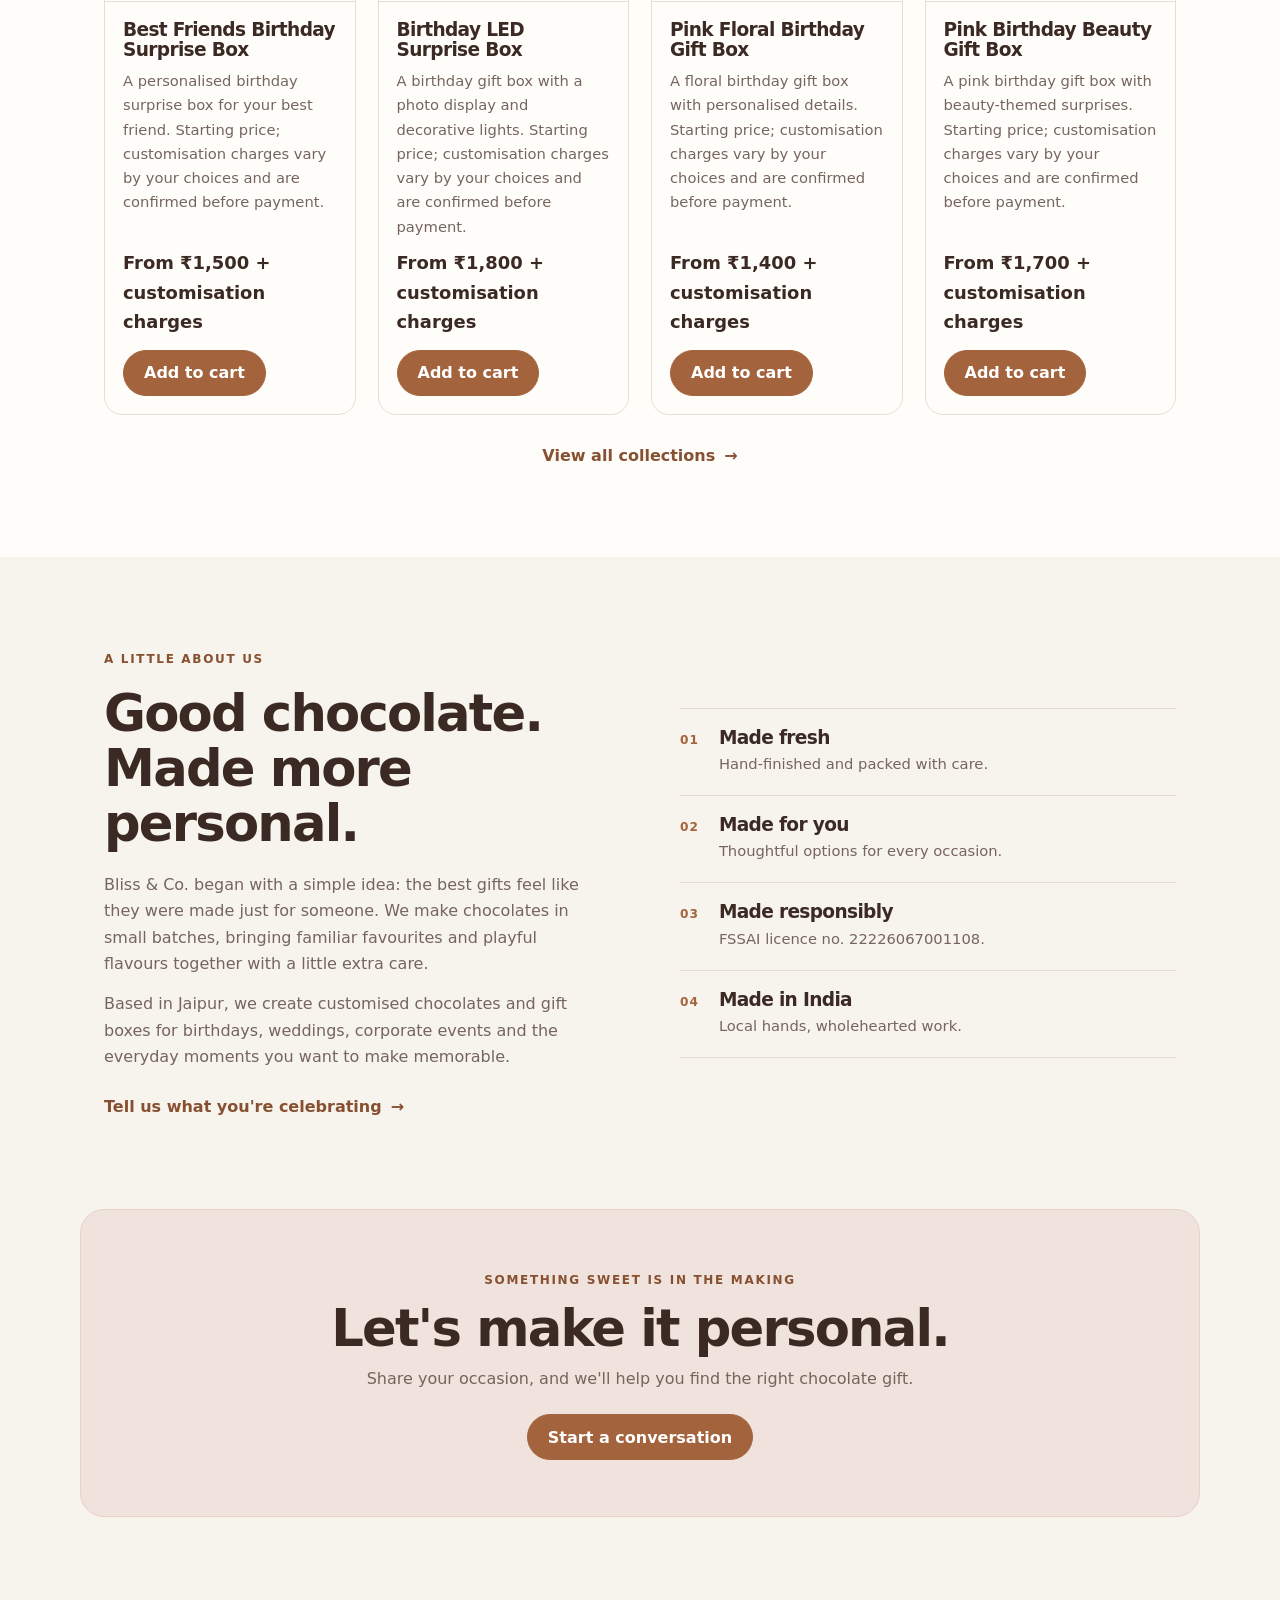
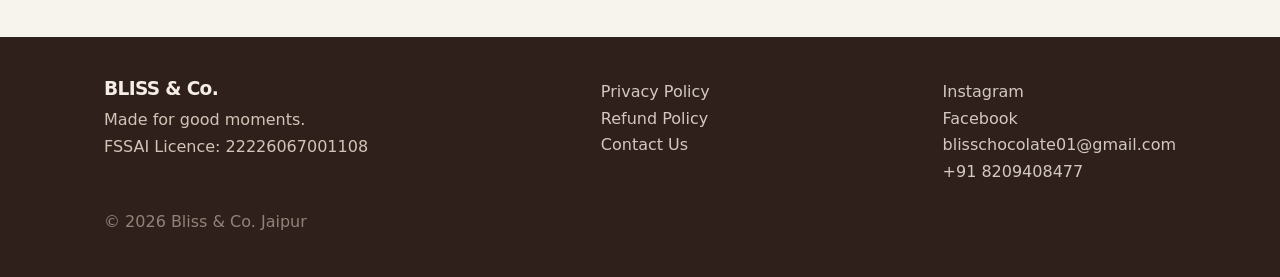
==== commit 325e12d5: "Update contact information and improve HTML structure" ====
--- a/index.html
+++ b/index.html
@@ -10,7 +10,6 @@
   <link rel="icon" type="image/png" sizes="32x32" href="favicon.png">
   <link rel="apple-touch-icon" href="apple-touch-icon.png">
   <meta name="theme-color" content="#f7f3ed">
-
   <meta property="og:type" content="website">
   <meta property="og:locale" content="en_IN">
   <meta property="og:site_name" content="Bliss Chocolate Jaipur">
@@ -20,9 +19,7 @@
   <meta property="og:image" content="https://www.blisschocolate.in/first-optimized.jpg">
   <meta property="og:image:alt" content="Chocolate gifts from Bliss &amp; Co. Jaipur">
   <meta name="twitter:card" content="summary_large_image">
-
   <link rel="stylesheet" href="styles.css">
-
   <script type="application/ld+json">
   {
     "@context": "https://schema.org",
@@ -34,7 +31,7 @@
     "logo": "https://www.blisschocolate.in/bliss_logo-optimized.jpg",
     "image": "https://www.blisschocolate.in/first-optimized.jpg",
     "description": "Jaipur chocolate shop offering handcrafted chocolates, personalised chocolate gifts and custom gift boxes.",
-    "telephone": "+918949106245",
+    "telephone": "+918209408477",
     "email": "blisschocolate01@gmail.com",
     "address": {
       "@type": "PostalAddress",
@@ -42,22 +39,13 @@
       "addressRegion": "Rajasthan",
       "addressCountry": "IN"
     },
-    "contactPoint": [
-      {
-        "@type": "ContactPoint",
-        "telephone": "+918949106245",
-        "contactType": "customer service",
-        "areaServed": "IN",
-        "availableLanguage": ["English", "Hindi"]
-      },
-      {
-        "@type": "ContactPoint",
-        "telephone": "+918209408477",
-        "contactType": "customer service",
-        "areaServed": "IN",
-        "availableLanguage": ["English", "Hindi"]
-      }
-    ],
+    "contactPoint": {
+      "@type": "ContactPoint",
+      "telephone": "+918209408477",
+      "contactType": "customer service",
+      "areaServed": "IN",
+      "availableLanguage": ["English", "Hindi"]
+    },
     "sameAs": [
       "https://www.instagram.com/blisschocolate01",
       "https://www.facebook.com/profile.php?id=61594523811024"
@@ -71,226 +59,82 @@
   }
   </script>
 </head>
-
 <body>
   <main>
-
     <section class="hero">
       <div class="wrap hero-layout">
-
         <div class="hero-copy">
           <span class="eyebrow">CUSTOMIZED CHOCOLATES &bull; JAIPUR</span>
-
           <h1>Thoughtful chocolate for life's sweetest moments.</h1>
-
-          <p>
-            Discover freshly made chocolates and gift boxes,
-            personalised for birthdays, weddings, corporate events
-            and every reason worth celebrating.
-          </p>
-
+          <p>Discover freshly made chocolates and gift boxes, personalised for birthdays, weddings, corporate events and every reason worth celebrating.</p>
           <div class="hero-actions">
             <a class="btn" href="shop.html">Explore the collection</a>
             <a class="btn secondary" href="contact.html">Plan a custom order</a>
           </div>
-
-          <div class="hero-note">
-            <span class="note-mark">✦</span>
-            Made in small batches in Jaipur
-          </div>
+          <div class="hero-note"><span class="note-mark">✦</span> Made in small batches in Jaipur</div>
         </div>
-
         <div class="hero-visual">
-          <img
-            src="first-optimized.jpg"
-            alt="A selection of Bliss Chocolate's customised chocolate gifts"
-            width="900"
-            height="900"
-            fetchpriority="high"
-            decoding="async"
-          >
+          <img src="first-optimized.jpg" alt="A selection of Bliss Chocolate's customised chocolate gifts" width="900" height="900" fetchpriority="high" decoding="async">
           <span class="sticker">Made with<br>feeling</span>
           <span class="image-caption">A little sweetness, made personal.</span>
         </div>
-
       </div>
     </section>
 
-    <div
-      class="marq"
-      role="region"
-      aria-label="Small-batch goodness, made for gifting, quality ingredients, made in India"
-    >
+    <div class="marq" role="region" aria-label="Small-batch goodness, made for gifting, quality ingredients, made in India">
       <div class="marq-track" aria-hidden="true">
-        <div class="marq-group">
-          <span>
-            SMALL-BATCH GOODNESS <b>✦</b>
-            MADE FOR GIFTING <b>✦</b>
-            QUALITY INGREDIENTS <b>✦</b>
-            MADE IN INDIA <b>✦</b>
-          </span>
-        </div>
-
-        <div class="marq-group">
-          <span>
-            SMALL-BATCH GOODNESS <b>✦</b>
-            MADE FOR GIFTING <b>✦</b>
-            QUALITY INGREDIENTS <b>✦</b>
-            MADE IN INDIA <b>✦</b>
-          </span>
-        </div>
+        <div class="marq-group"><span>SMALL-BATCH GOODNESS <b>✦</b> MADE FOR GIFTING <b>✦</b> QUALITY INGREDIENTS <b>✦</b> MADE IN INDIA <b>✦</b></span></div>
+        <div class="marq-group"><span>SMALL-BATCH GOODNESS <b>✦</b> MADE FOR GIFTING <b>✦</b> QUALITY INGREDIENTS <b>✦</b> MADE IN INDIA <b>✦</b></span></div>
       </div>
     </div>
 
     <section class="promise-section" aria-label="What makes Bliss special">
       <div class="wrap promise-grid">
-
-        <article class="promise">
-          <span class="promise-number">01</span>
-          <div>
-            <h2>Small-batch goodness</h2>
-            <p>Freshly made with care, never rushed.</p>
-          </div>
-        </article>
-
-        <article class="promise">
-          <span class="promise-number">02</span>
-          <div>
-            <h2>Made for gifting</h2>
-            <p>Thoughtful treats for people you love.</p>
-          </div>
-        </article>
-
-        <article class="promise">
-          <span class="promise-number">03</span>
-          <div>
-            <h2>Personal by nature</h2>
-            <p>Customise a box for your occasion.</p>
-          </div>
-        </article>
-
-        <article class="promise">
-          <span class="promise-number">04</span>
-          <div>
-            <h2>Quality ingredients</h2>
-            <p>Honest recipes with plenty of flavour.</p>
-          </div>
-        </article>
-
+        <article class="promise"><span class="promise-number">01</span><div><h2>Small-batch goodness</h2><p>Freshly made with care, never rushed.</p></div></article>
+        <article class="promise"><span class="promise-number">02</span><div><h2>Made for gifting</h2><p>Thoughtful treats for people you love.</p></div></article>
+        <article class="promise"><span class="promise-number">03</span><div><h2>Personal by nature</h2><p>Customise a box for your occasion.</p></div></article>
+        <article class="promise"><span class="promise-number">04</span><div><h2>Quality ingredients</h2><p>Honest recipes with plenty of flavour.</p></div></article>
       </div>
     </section>
 
     <section class="collection-section">
       <div class="wrap">
-
         <div class="section-heading">
-          <div>
-            <span class="eyebrow">BLISS CHOCOLATE FAVOURITES</span>
-            <h2>Pick your pleasure.</h2>
-          </div>
-
-          <p>
-            Explore handcrafted chocolate bars, celebration boxes
-            and thoughtfully put-together hampers. Every product
-            includes its current listed price.
-          </p>
+          <div><span class="eyebrow">BLISS CHOCOLATE FAVOURITES</span><h2>Pick your pleasure.</h2></div>
+          <p>Explore handcrafted chocolate bars, celebration boxes and thoughtfully put-together hampers. Every product includes its current listed price.</p>
         </div>
-
         <div class="grid" id="grid" data-limit="4"></div>
-
-        <div class="section-cta">
-          <a class="text-link" href="shop.html">
-            View all collections <span aria-hidden="true">→</span>
-          </a>
-        </div>
-
+        <div class="section-cta"><a class="text-link" href="shop.html">View all collections <span aria-hidden="true">→</span></a></div>
       </div>
     </section>
 
     <section class="about-section">
       <div class="wrap about-layout">
-
         <div class="about-copy">
           <span class="eyebrow">A LITTLE ABOUT US</span>
-
           <h2>Good chocolate.<br>Made more personal.</h2>
-
-          <p>
-            Bliss &amp; Co. began with a simple idea: the best gifts
-            feel like they were made just for someone. We make
-            chocolates in small batches, bringing familiar favourites
-            and playful flavours together with a little extra care.
-          </p>
-
-          <p>
-            Based in Jaipur, we create customised chocolates and
-            gift boxes for birthdays, weddings, corporate events
-            and the everyday moments you want to make memorable.
-          </p>
-
-          <a class="text-link" href="contact.html">
-            Tell us what you're celebrating
-            <span aria-hidden="true">→</span>
-          </a>
+          <p>Bliss &amp; Co. began with a simple idea: the best gifts feel like they were made just for someone. We make chocolates in small batches, bringing familiar favourites and playful flavours together with a little extra care.</p>
+          <p>Based in Jaipur, we create customised chocolates and gift boxes for birthdays, weddings, corporate events and the everyday moments you want to make memorable.</p>
+          <a class="text-link" href="contact.html">Tell us what you're celebrating <span aria-hidden="true">→</span></a>
         </div>
-
         <div class="about-details">
-
-          <article>
-            <span>01</span>
-            <div>
-              <h3>Made fresh</h3>
-              <p>Hand-finished and packed with care.</p>
-            </div>
-          </article>
-
-          <article>
-            <span>02</span>
-            <div>
-              <h3>Made for you</h3>
-              <p>Thoughtful options for every occasion.</p>
-            </div>
-          </article>
-
-          <article>
-            <span>03</span>
-            <div>
-              <h3>Made responsibly</h3>
-              <p>FSSAI licence no. 22226067001108.</p>
-            </div>
-          </article>
-
-          <article>
-            <span>04</span>
-            <div>
-              <h3>Made in India</h3>
-              <p>Local hands, wholehearted work.</p>
-            </div>
-          </article>
-
+          <article><span>01</span><div><h3>Made fresh</h3><p>Hand-finished and packed with care.</p></div></article>
+          <article><span>02</span><div><h3>Made for you</h3><p>Thoughtful options for every occasion.</p></div></article>
+          <article><span>03</span><div><h3>Made responsibly</h3><p>FSSAI licence no. 22226067001108.</p></div></article>
+          <article><span>04</span><div><h3>Made in India</h3><p>Local hands, wholehearted work.</p></div></article>
         </div>
       </div>
     </section>
 
     <section class="closing-section">
       <div class="wrap closing-card">
-
         <span class="eyebrow">SOMETHING SWEET IS IN THE MAKING</span>
-
         <h2>Let's make it personal.</h2>
-
-        <p>
-          Share your occasion, and we'll help you find the right chocolate gift.
-        </p>
-
+        <p>Share your occasion, and we'll help you find the right chocolate gift.</p>
         <a class="btn" href="contact.html">Start a conversation</a>
-
       </div>
     </section>
-
   </main>
-
   <script src="app.js"></script>
 </body>
 </html>
-```
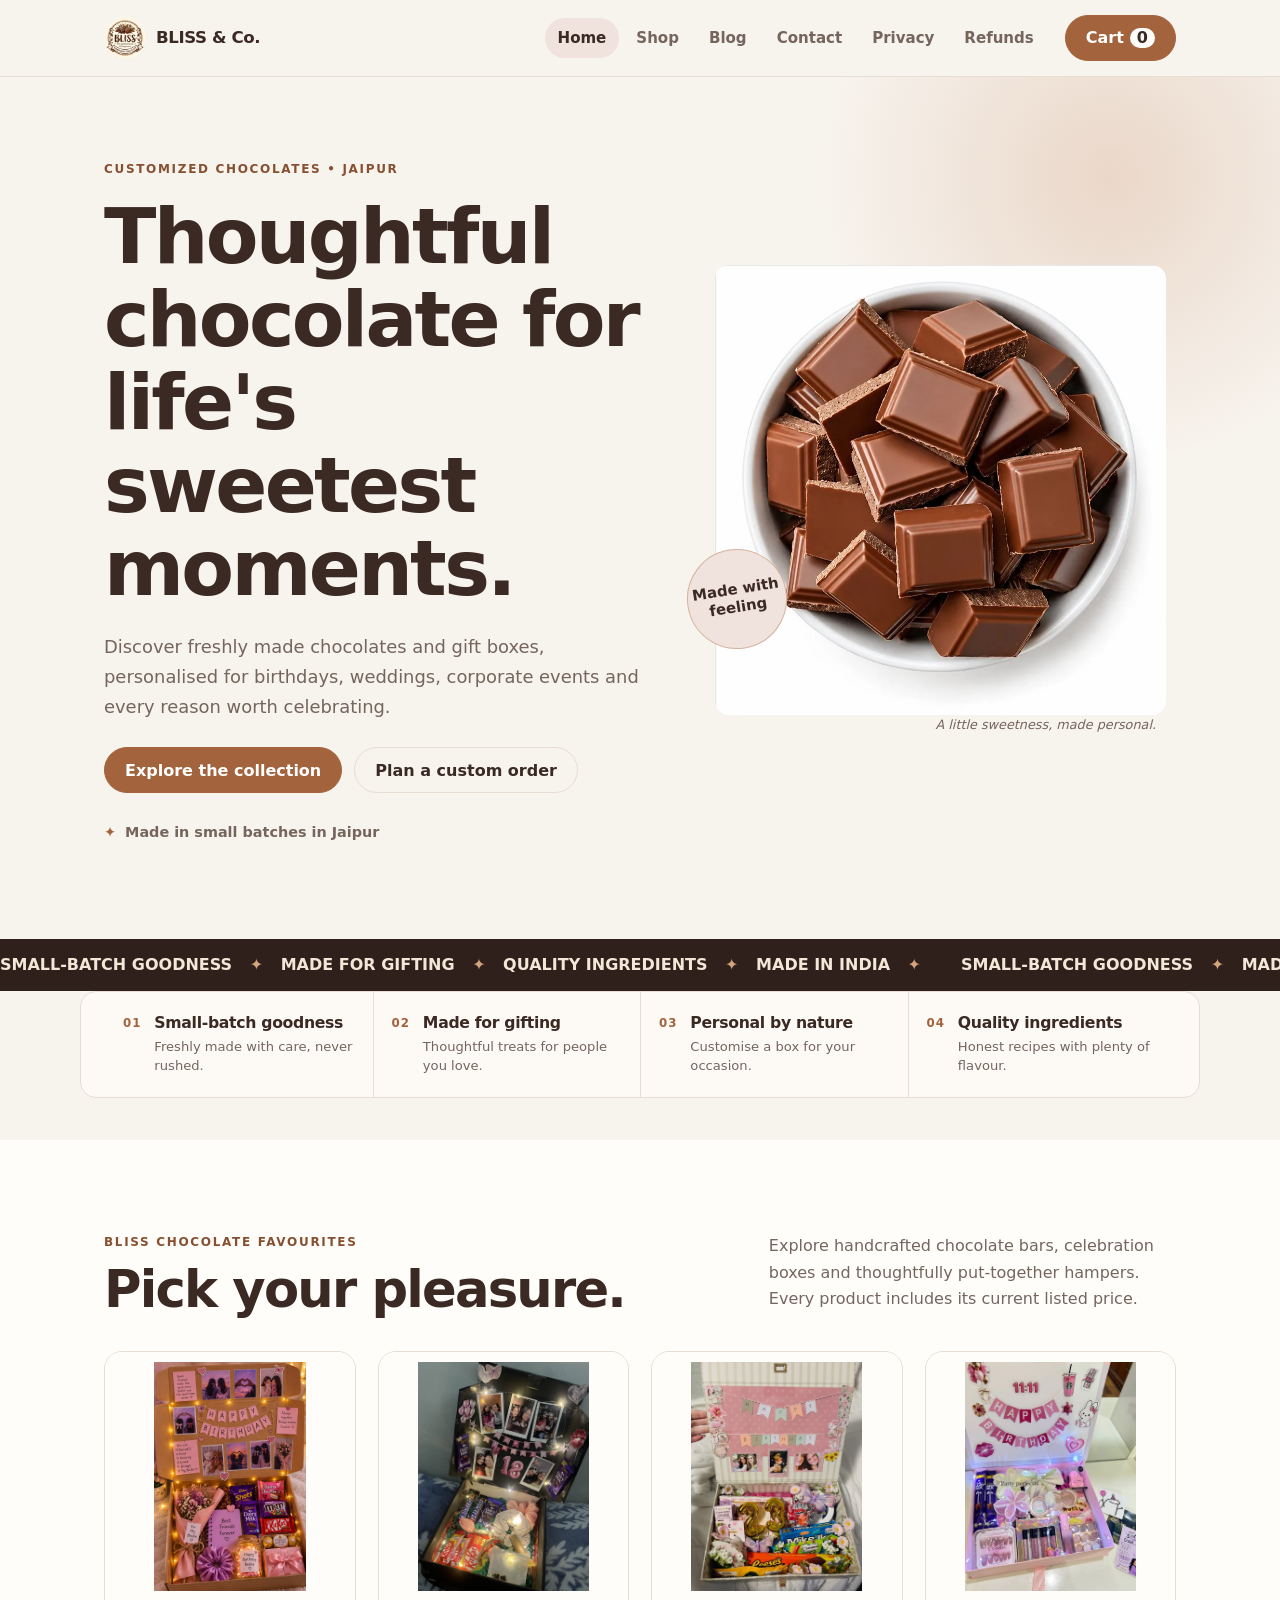
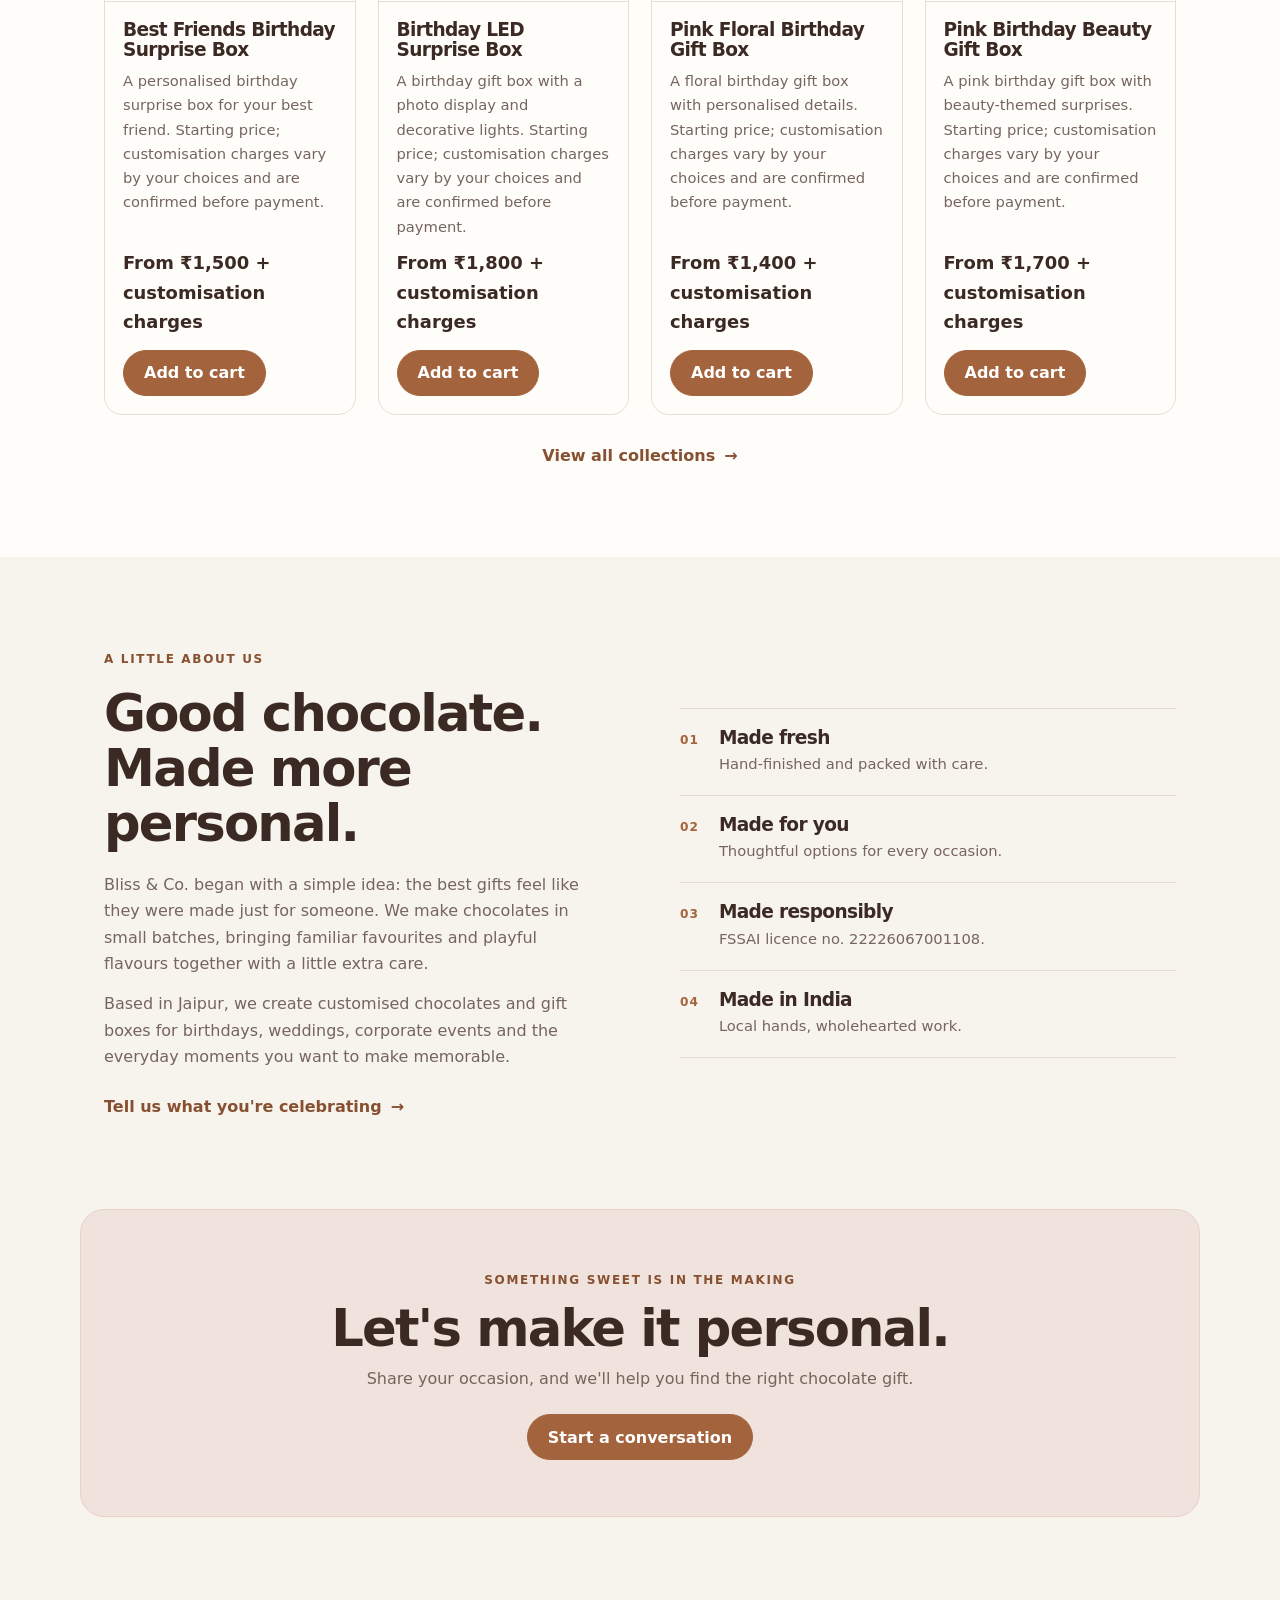
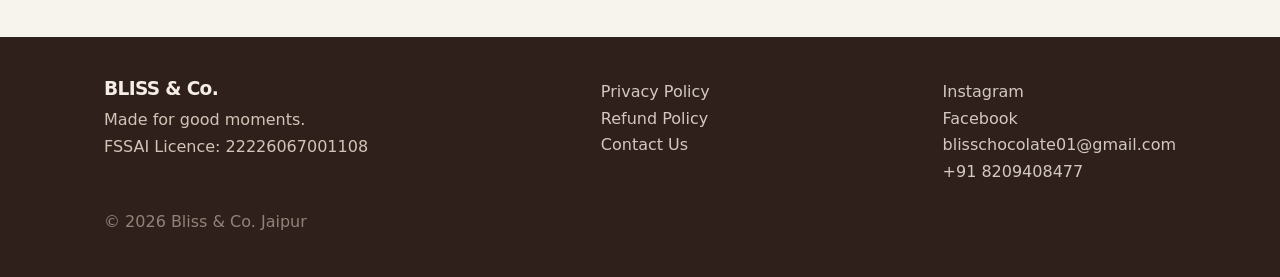
==== commit 108e7b27: "Update index.html" ====
--- a/index.html
+++ b/index.html
@@ -5,7 +5,7 @@
   <meta name="viewport" content="width=device-width, initial-scale=1">
   <title>Chocolate Shop in Jaipur | Custom Chocolates &amp; Gift Boxes | Bliss</title>
   <meta name="description" content="Shop chocolates in Jaipur from Bliss &amp; Co. Explore handcrafted chocolate bars, personalised birthday gift boxes and custom chocolate gifts. Enquire on WhatsApp.">
-  <link rel="canonical" href="https://www.blisschocolate.in/">
+  <link rel="canonical" href="https://blisschocolate.in/">
   <link rel="icon" href="favicon.ico" sizes="any">
   <link rel="icon" type="image/png" sizes="32x32" href="favicon.png">
   <link rel="apple-touch-icon" href="apple-touch-icon.png">
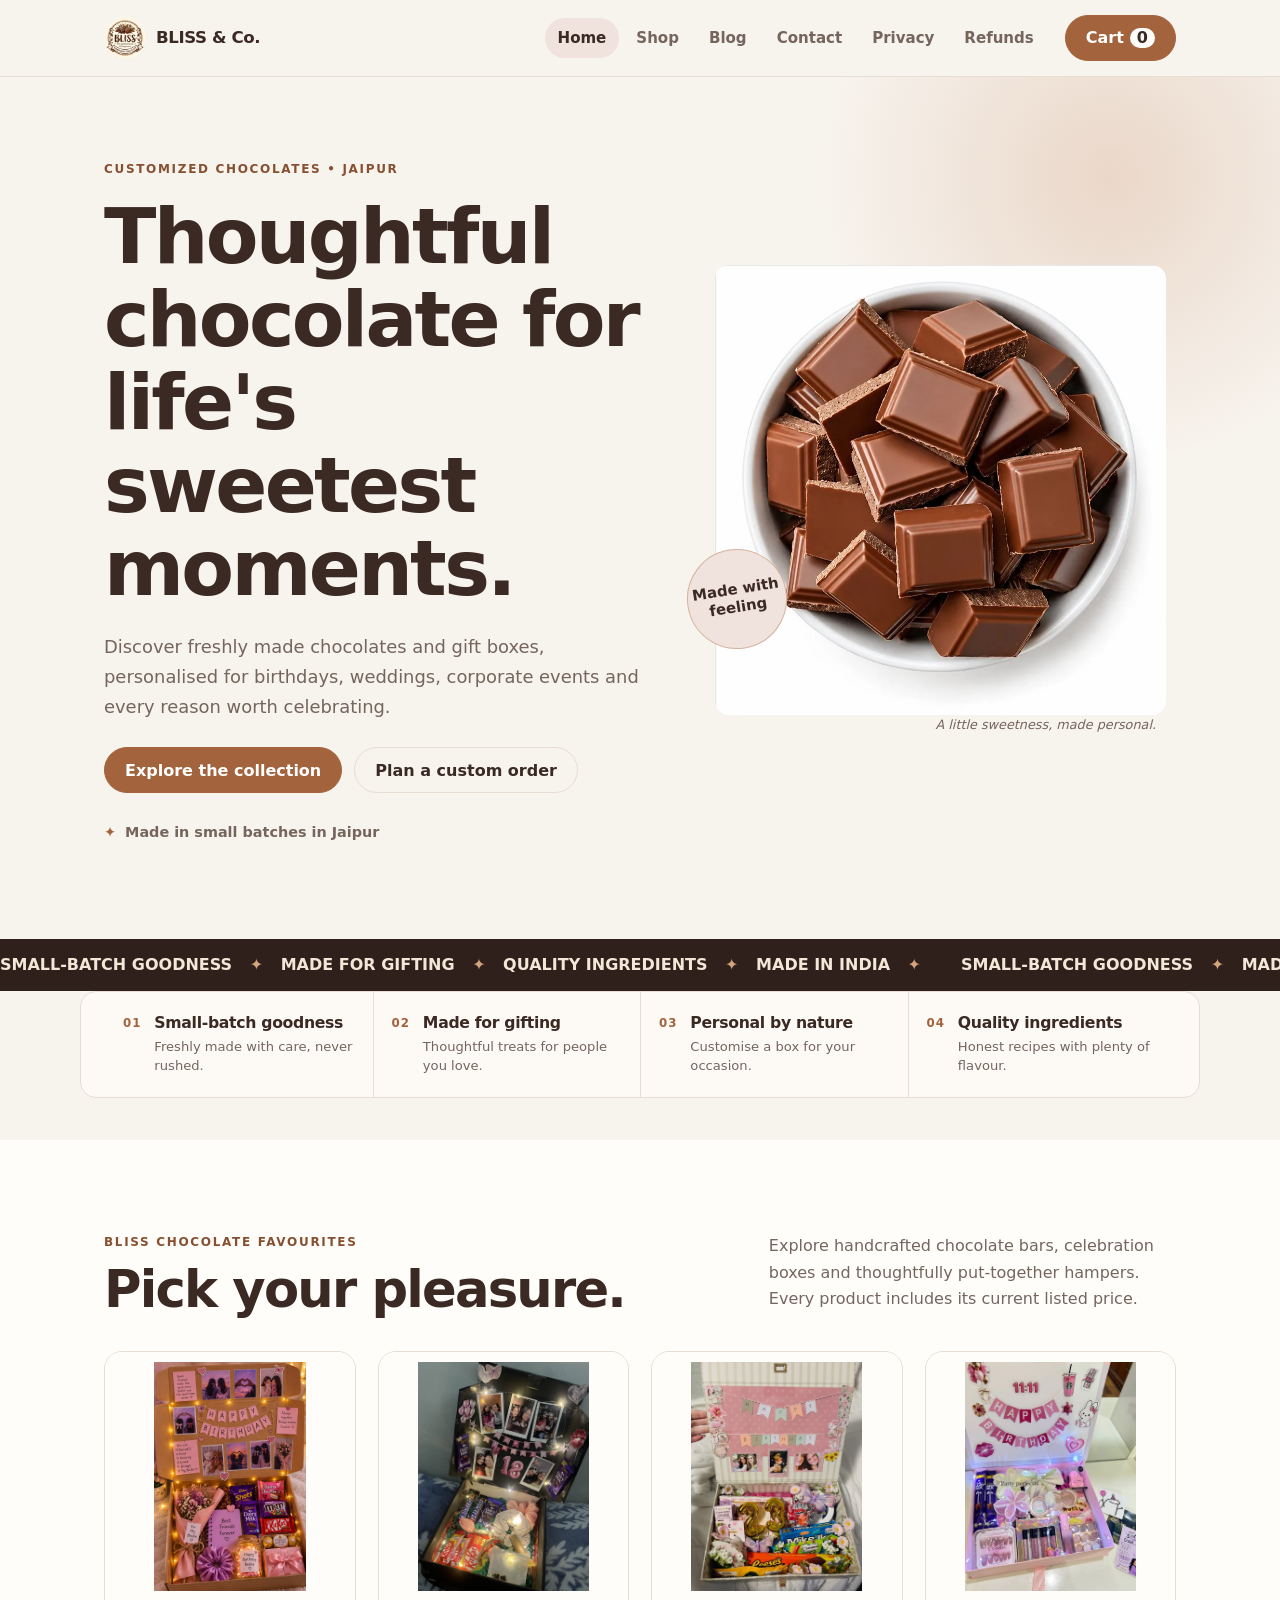
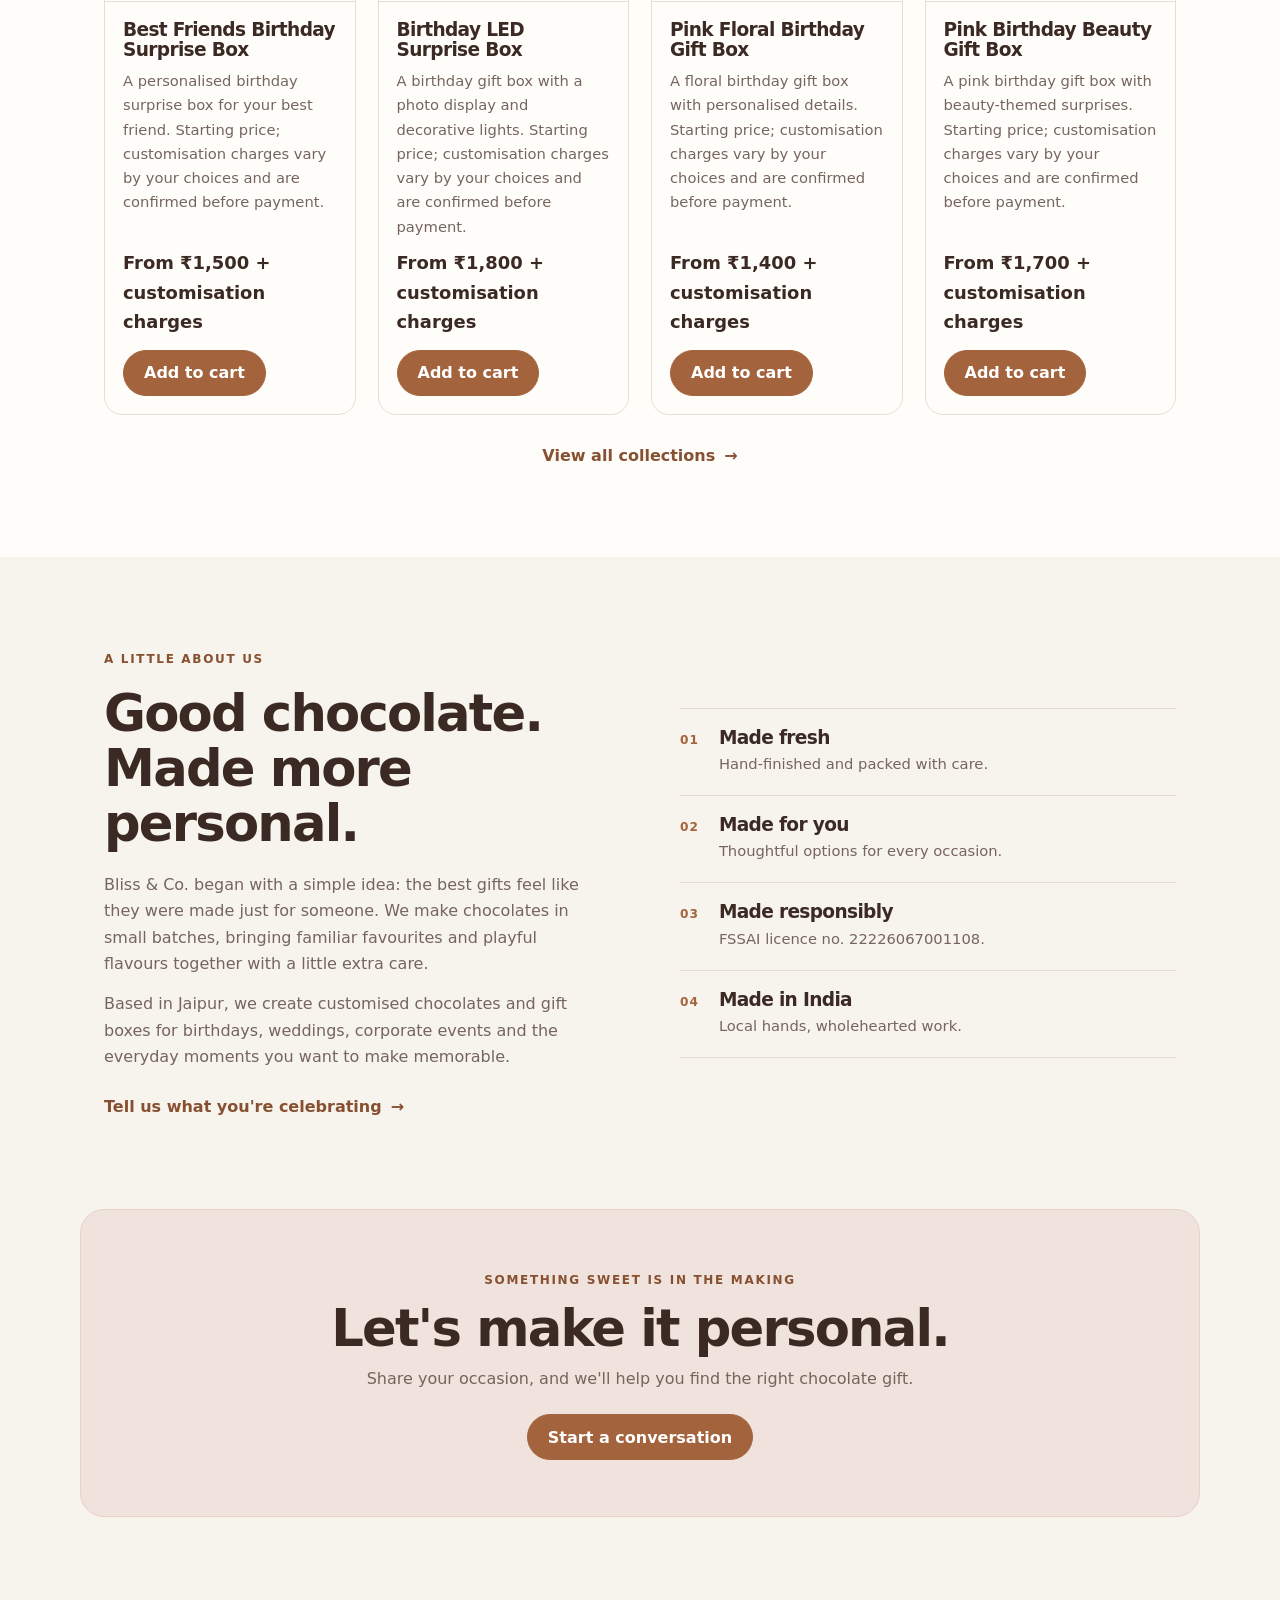
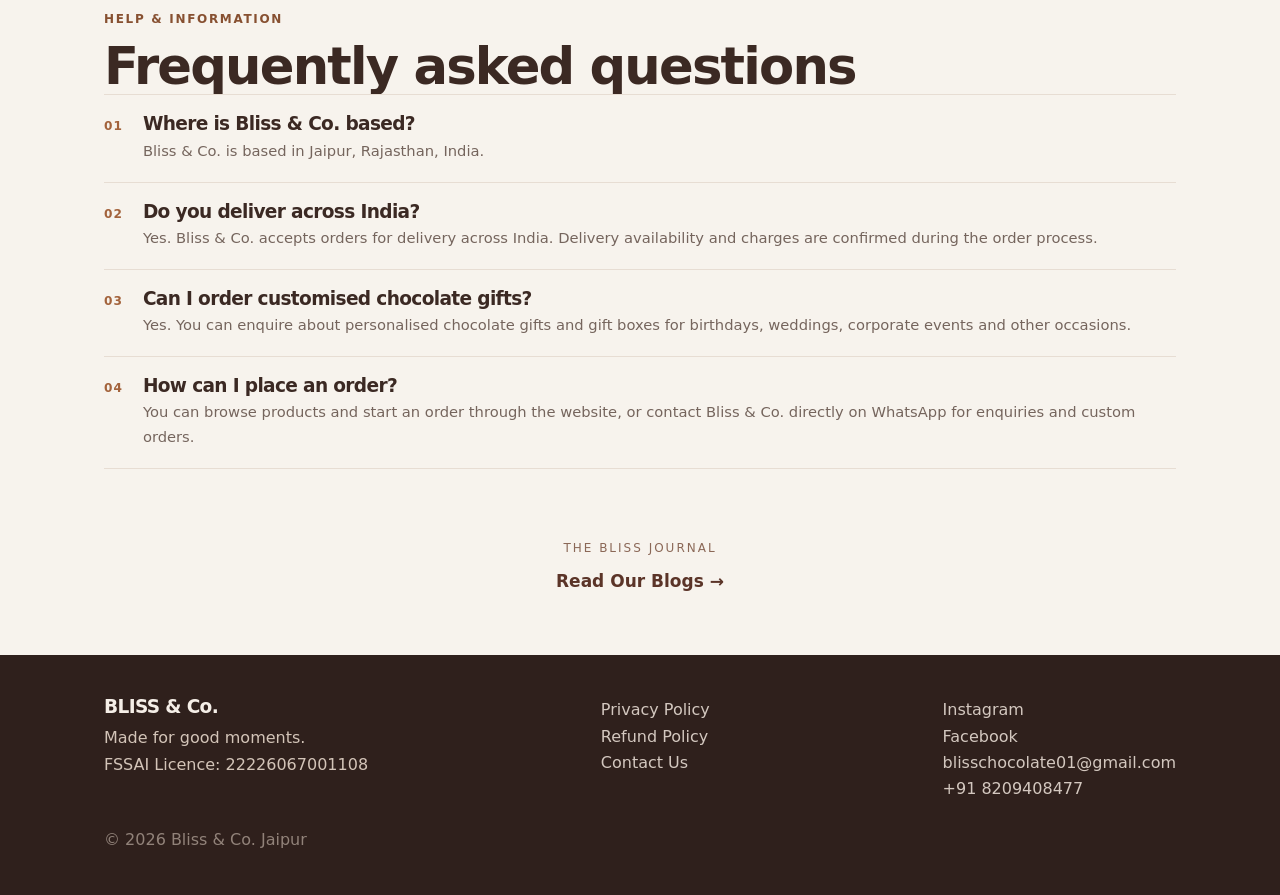
==== commit ecc48f24: "Revise SEO tags and add FAQ schema Updated the title and meta description for SEO improvements, modi" ====
--- a/index.html
+++ b/index.html
@@ -1,15 +1,19 @@
+
 <!doctype html>
 <html lang="en">
 <head>
   <meta charset="utf-8">
   <meta name="viewport" content="width=device-width, initial-scale=1">
-  <title>Chocolate Shop in Jaipur | Custom Chocolates &amp; Gift Boxes | Bliss</title>
-  <meta name="description" content="Shop chocolates in Jaipur from Bliss &amp; Co. Explore handcrafted chocolate bars, personalised birthday gift boxes and custom chocolate gifts. Enquire on WhatsApp.">
-  <link rel="canonical" href="https://blisschocolate.in/">
+
+  <title>Custom Chocolates &amp; Gift Hampers in Jaipur | Bliss &amp; Co.</title>
+  <meta name="description" content="Discover handcrafted chocolates, personalised gift boxes and celebration hampers from Bliss &amp; Co. Based in Jaipur, delivering across India. Order online or enquire on WhatsApp.">
+
+  <link rel="canonical" href="https://www.blisschocolate.in/">
   <link rel="icon" href="favicon.ico" sizes="any">
   <link rel="icon" type="image/png" sizes="32x32" href="favicon.png">
   <link rel="apple-touch-icon" href="apple-touch-icon.png">
   <meta name="theme-color" content="#f7f3ed">
+
   <meta property="og:type" content="website">
   <meta property="og:locale" content="en_IN">
   <meta property="og:site_name" content="Bliss Chocolate Jaipur">
@@ -19,18 +23,25 @@
   <meta property="og:image" content="https://www.blisschocolate.in/first-optimized.jpg">
   <meta property="og:image:alt" content="Chocolate gifts from Bliss &amp; Co. Jaipur">
   <meta name="twitter:card" content="summary_large_image">
+
   <link rel="stylesheet" href="styles.css">
+
+  <!-- Organization and Store Schema -->
   <script type="application/ld+json">
   {
     "@context": "https://schema.org",
-    "@type": "Organization",
+    "@type": ["Organization", "Store"],
     "@id": "https://www.blisschocolate.in/#business",
     "name": "Bliss & Co.",
     "alternateName": "Bliss Chocolate Jaipur",
     "url": "https://www.blisschocolate.in/",
     "logo": "https://www.blisschocolate.in/bliss_logo-optimized.jpg",
     "image": "https://www.blisschocolate.in/first-optimized.jpg",
-    "description": "Jaipur chocolate shop offering handcrafted chocolates, personalised chocolate gifts and custom gift boxes.",
+    "description": "Bliss & Co. is a Jaipur-based chocolate and gifting brand offering handcrafted chocolates, personalised gift boxes and celebration hampers, with delivery across India.",
+    "areaServed": {
+      "@type": "Country",
+      "name": "India"
+    },
     "telephone": "+918209408477",
     "email": "blisschocolate01@gmail.com",
     "address": {
@@ -58,7 +69,59 @@
     ]
   }
   </script>
+
+  <!-- Google Analytics -->
+  <script async src="https://www.googletagmanager.com/gtag/js?id=G-MMJKZG3R0W"></script>
+  <script>
+    window.dataLayer = window.dataLayer || [];
+    function gtag(){dataLayer.push(arguments);}
+    gtag('js', new Date());
+    gtag('config', 'G-MMJKZG3R0W');
+  </script>
+
+  <!-- FAQ Schema -->
+  <script type="application/ld+json">
+  {
+    "@context": "https://schema.org",
+    "@type": "FAQPage",
+    "mainEntity": [
+      {
+        "@type": "Question",
+        "name": "Where is Bliss & Co. based?",
+        "acceptedAnswer": {
+          "@type": "Answer",
+          "text": "Bliss & Co. is based in Jaipur, Rajasthan, India."
+        }
+      },
+      {
+        "@type": "Question",
+        "name": "Do you deliver across India?",
+        "acceptedAnswer": {
+          "@type": "Answer",
+          "text": "Yes. Bliss & Co. accepts orders for delivery across India. Delivery availability and charges are confirmed during the order process."
+        }
+      },
+      {
+        "@type": "Question",
+        "name": "Can I order customised chocolate gifts?",
+        "acceptedAnswer": {
+          "@type": "Answer",
+          "text": "Yes. You can enquire about personalised chocolate gifts and gift boxes for birthdays, weddings, corporate events and other occasions."
+        }
+      },
+      {
+        "@type": "Question",
+        "name": "How can I place an order?",
+        "acceptedAnswer": {
+          "@type": "Answer",
+          "text": "You can browse products and start an order through the website, or contact Bliss & Co. directly on WhatsApp for enquiries and custom orders."
+        }
+      }
+    ]
+  }
+  </script>
 </head>
+
 <body>
   <main>
     <section class="hero">
@@ -67,14 +130,25 @@
           <span class="eyebrow">CUSTOMIZED CHOCOLATES &bull; JAIPUR</span>
           <h1>Thoughtful chocolate for life's sweetest moments.</h1>
           <p>Discover freshly made chocolates and gift boxes, personalised for birthdays, weddings, corporate events and every reason worth celebrating.</p>
+
           <div class="hero-actions">
             <a class="btn" href="shop.html">Explore the collection</a>
             <a class="btn secondary" href="contact.html">Plan a custom order</a>
           </div>
-          <div class="hero-note"><span class="note-mark">✦</span> Made in small batches in Jaipur</div>
-        </div>
+
+          <div class="hero-note">
+            <span class="note-mark">✦</span>
+            Made in small batches in Jaipur
+          </div>
+        </div>
+
         <div class="hero-visual">
-          <img src="first-optimized.jpg" alt="A selection of Bliss Chocolate's customised chocolate gifts" width="900" height="900" fetchpriority="high" decoding="async">
+          <img src="first-optimized.jpg"
+               alt="A selection of Bliss Chocolate's customised chocolate gifts"
+               width="900"
+               height="900"
+               fetchpriority="high"
+               decoding="async">
           <span class="sticker">Made with<br>feeling</span>
           <span class="image-caption">A little sweetness, made personal.</span>
         </div>
@@ -83,28 +157,51 @@
 
     <div class="marq" role="region" aria-label="Small-batch goodness, made for gifting, quality ingredients, made in India">
       <div class="marq-track" aria-hidden="true">
-        <div class="marq-group"><span>SMALL-BATCH GOODNESS <b>✦</b> MADE FOR GIFTING <b>✦</b> QUALITY INGREDIENTS <b>✦</b> MADE IN INDIA <b>✦</b></span></div>
-        <div class="marq-group"><span>SMALL-BATCH GOODNESS <b>✦</b> MADE FOR GIFTING <b>✦</b> QUALITY INGREDIENTS <b>✦</b> MADE IN INDIA <b>✦</b></span></div>
+        <div class="marq-group">
+          <span>SMALL-BATCH GOODNESS <b>✦</b> MADE FOR GIFTING <b>✦</b> QUALITY INGREDIENTS <b>✦</b> MADE IN INDIA <b>✦</b></span>
+        </div>
+        <div class="marq-group">
+          <span>SMALL-BATCH GOODNESS <b>✦</b> MADE FOR GIFTING <b>✦</b> QUALITY INGREDIENTS <b>✦</b> MADE IN INDIA <b>✦</b></span>
+        </div>
       </div>
     </div>
 
     <section class="promise-section" aria-label="What makes Bliss special">
       <div class="wrap promise-grid">
-        <article class="promise"><span class="promise-number">01</span><div><h2>Small-batch goodness</h2><p>Freshly made with care, never rushed.</p></div></article>
-        <article class="promise"><span class="promise-number">02</span><div><h2>Made for gifting</h2><p>Thoughtful treats for people you love.</p></div></article>
-        <article class="promise"><span class="promise-number">03</span><div><h2>Personal by nature</h2><p>Customise a box for your occasion.</p></div></article>
-        <article class="promise"><span class="promise-number">04</span><div><h2>Quality ingredients</h2><p>Honest recipes with plenty of flavour.</p></div></article>
+        <article class="promise">
+          <span class="promise-number">01</span>
+          <div><h2>Small-batch goodness</h2><p>Freshly made with care, never rushed.</p></div>
+        </article>
+        <article class="promise">
+          <span class="promise-number">02</span>
+          <div><h2>Made for gifting</h2><p>Thoughtful treats for people you love.</p></div>
+        </article>
+        <article class="promise">
+          <span class="promise-number">03</span>
+          <div><h2>Personal by nature</h2><p>Customise a box for your occasion.</p></div>
+        </article>
+        <article class="promise">
+          <span class="promise-number">04</span>
+          <div><h2>Quality ingredients</h2><p>Honest recipes with plenty of flavour.</p></div>
+        </article>
       </div>
     </section>
 
     <section class="collection-section">
       <div class="wrap">
         <div class="section-heading">
-          <div><span class="eyebrow">BLISS CHOCOLATE FAVOURITES</span><h2>Pick your pleasure.</h2></div>
+          <div>
+            <span class="eyebrow">BLISS CHOCOLATE FAVOURITES</span>
+            <h2>Pick your pleasure.</h2>
+          </div>
           <p>Explore handcrafted chocolate bars, celebration boxes and thoughtfully put-together hampers. Every product includes its current listed price.</p>
         </div>
+
         <div class="grid" id="grid" data-limit="4"></div>
-        <div class="section-cta"><a class="text-link" href="shop.html">View all collections <span aria-hidden="true">→</span></a></div>
+
+        <div class="section-cta">
+          <a class="text-link" href="shop.html">View all collections <span aria-hidden="true">→</span></a>
+        </div>
       </div>
     </section>
 
@@ -117,6 +214,7 @@
           <p>Based in Jaipur, we create customised chocolates and gift boxes for birthdays, weddings, corporate events and the everyday moments you want to make memorable.</p>
           <a class="text-link" href="contact.html">Tell us what you're celebrating <span aria-hidden="true">→</span></a>
         </div>
+
         <div class="about-details">
           <article><span>01</span><div><h3>Made fresh</h3><p>Hand-finished and packed with care.</p></div></article>
           <article><span>02</span><div><h3>Made for you</h3><p>Thoughtful options for every occasion.</p></div></article>
@@ -135,6 +233,31 @@
       </div>
     </section>
   </main>
+
+  <!-- Frequently Asked Questions -->
+  <section class="promise-section" aria-labelledby="faq-heading">
+    <div class="wrap">
+      <div class="section-heading">
+        <div>
+          <span class="eyebrow">HELP &amp; INFORMATION</span>
+          <h2 id="faq-heading">Frequently asked questions</h2>
+        </div>
+      </div>
+
+      <div class="about-details">
+        <article><span>01</span><div><h3>Where is Bliss &amp; Co. based?</h3><p>Bliss &amp; Co. is based in Jaipur, Rajasthan, India.</p></div></article>
+        <article><span>02</span><div><h3>Do you deliver across India?</h3><p>Yes. Bliss &amp; Co. accepts orders for delivery across India. Delivery availability and charges are confirmed during the order process.</p></div></article>
+        <article><span>03</span><div><h3>Can I order customised chocolate gifts?</h3><p>Yes. You can enquire about personalised chocolate gifts and gift boxes for birthdays, weddings, corporate events and other occasions.</p></div></article>
+        <article><span>04</span><div><h3>How can I place an order?</h3><p>You can browse products and start an order through the website, or contact Bliss &amp; Co. directly on WhatsApp for enquiries and custom orders.</p></div></article>
+      </div>
+    </div>
+  </section>
+
+  <section style="background:#f7f3ed; padding:28px 16px; text-align:center;">
+    <p style="margin:0 0 8px; color:#8b6857; font-size:12px; letter-spacing:2px;">THE BLISS JOURNAL</p>
+    <a href="blog.html" style="color:#5b3428; text-decoration:none; font-size:17px; font-weight:600;">Read Our Blogs →</a>
+  </section>
+
   <script src="app.js"></script>
 </body>
 </html>
